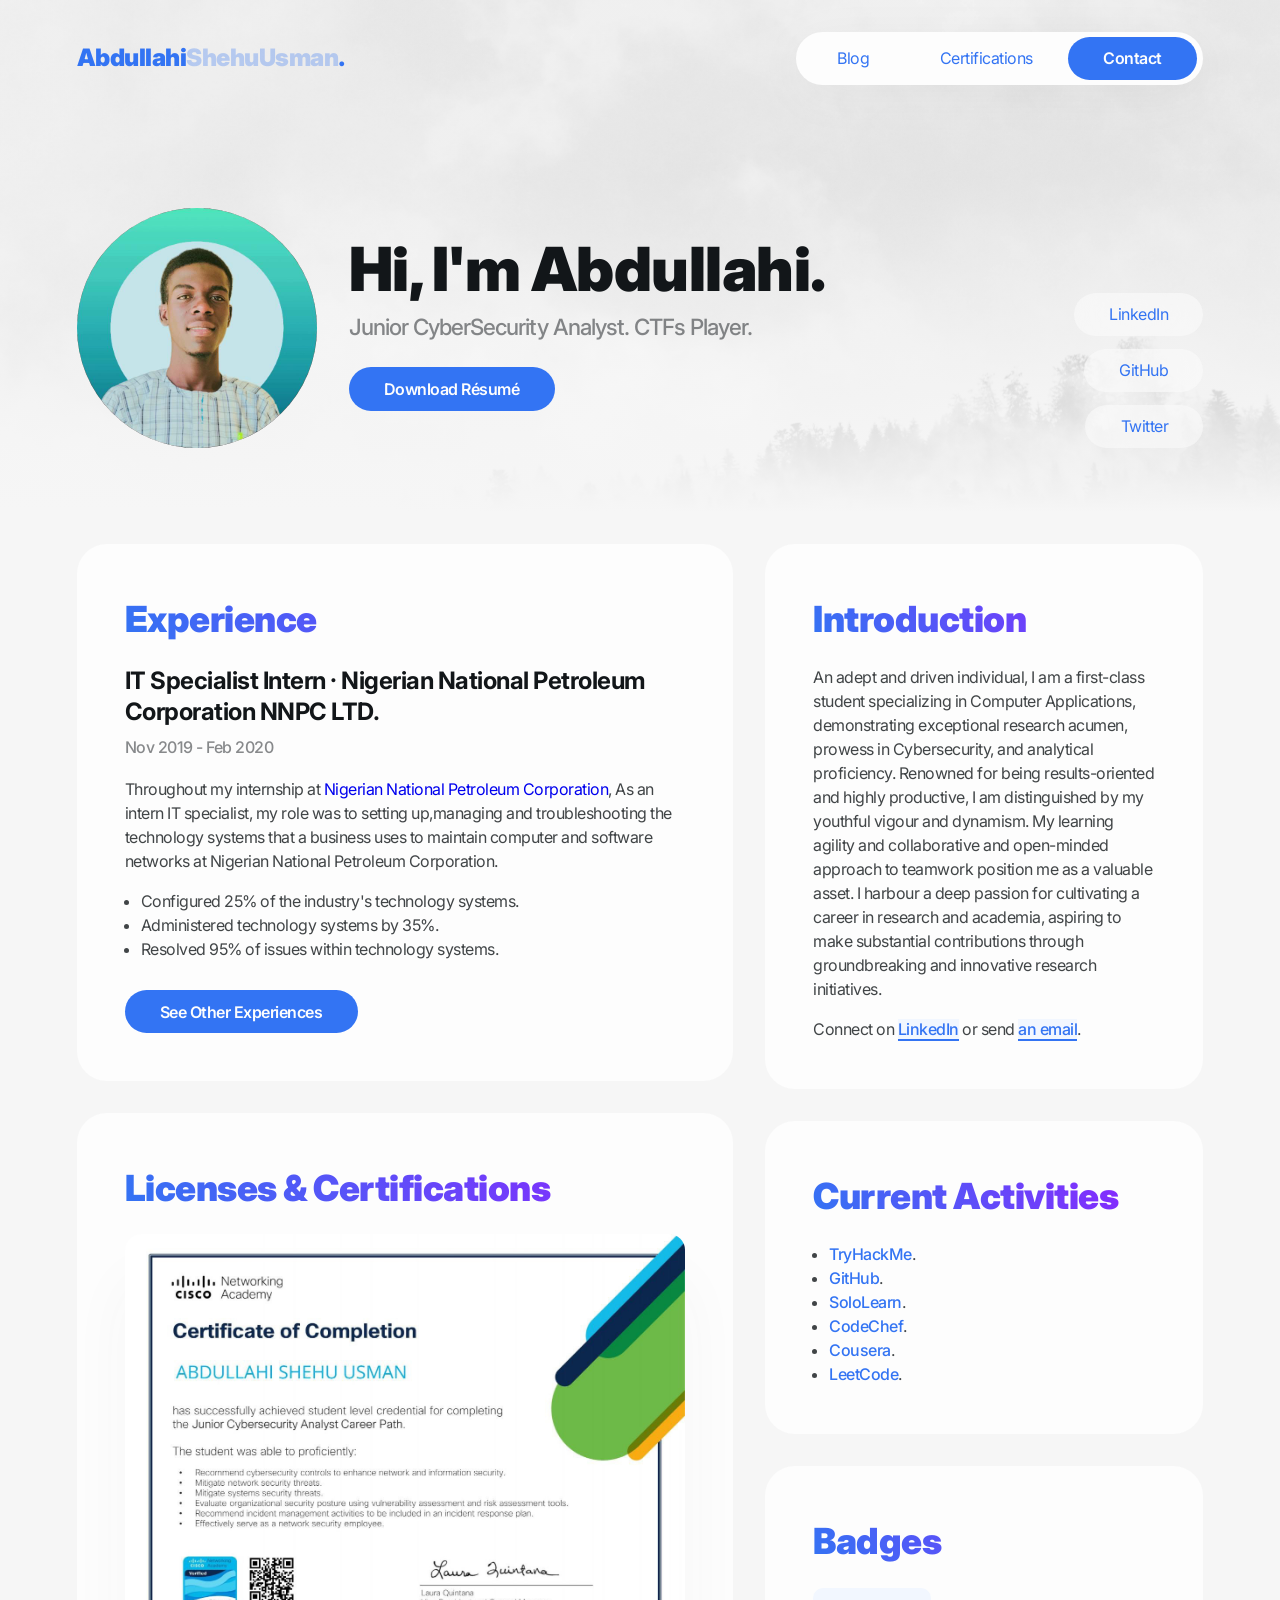
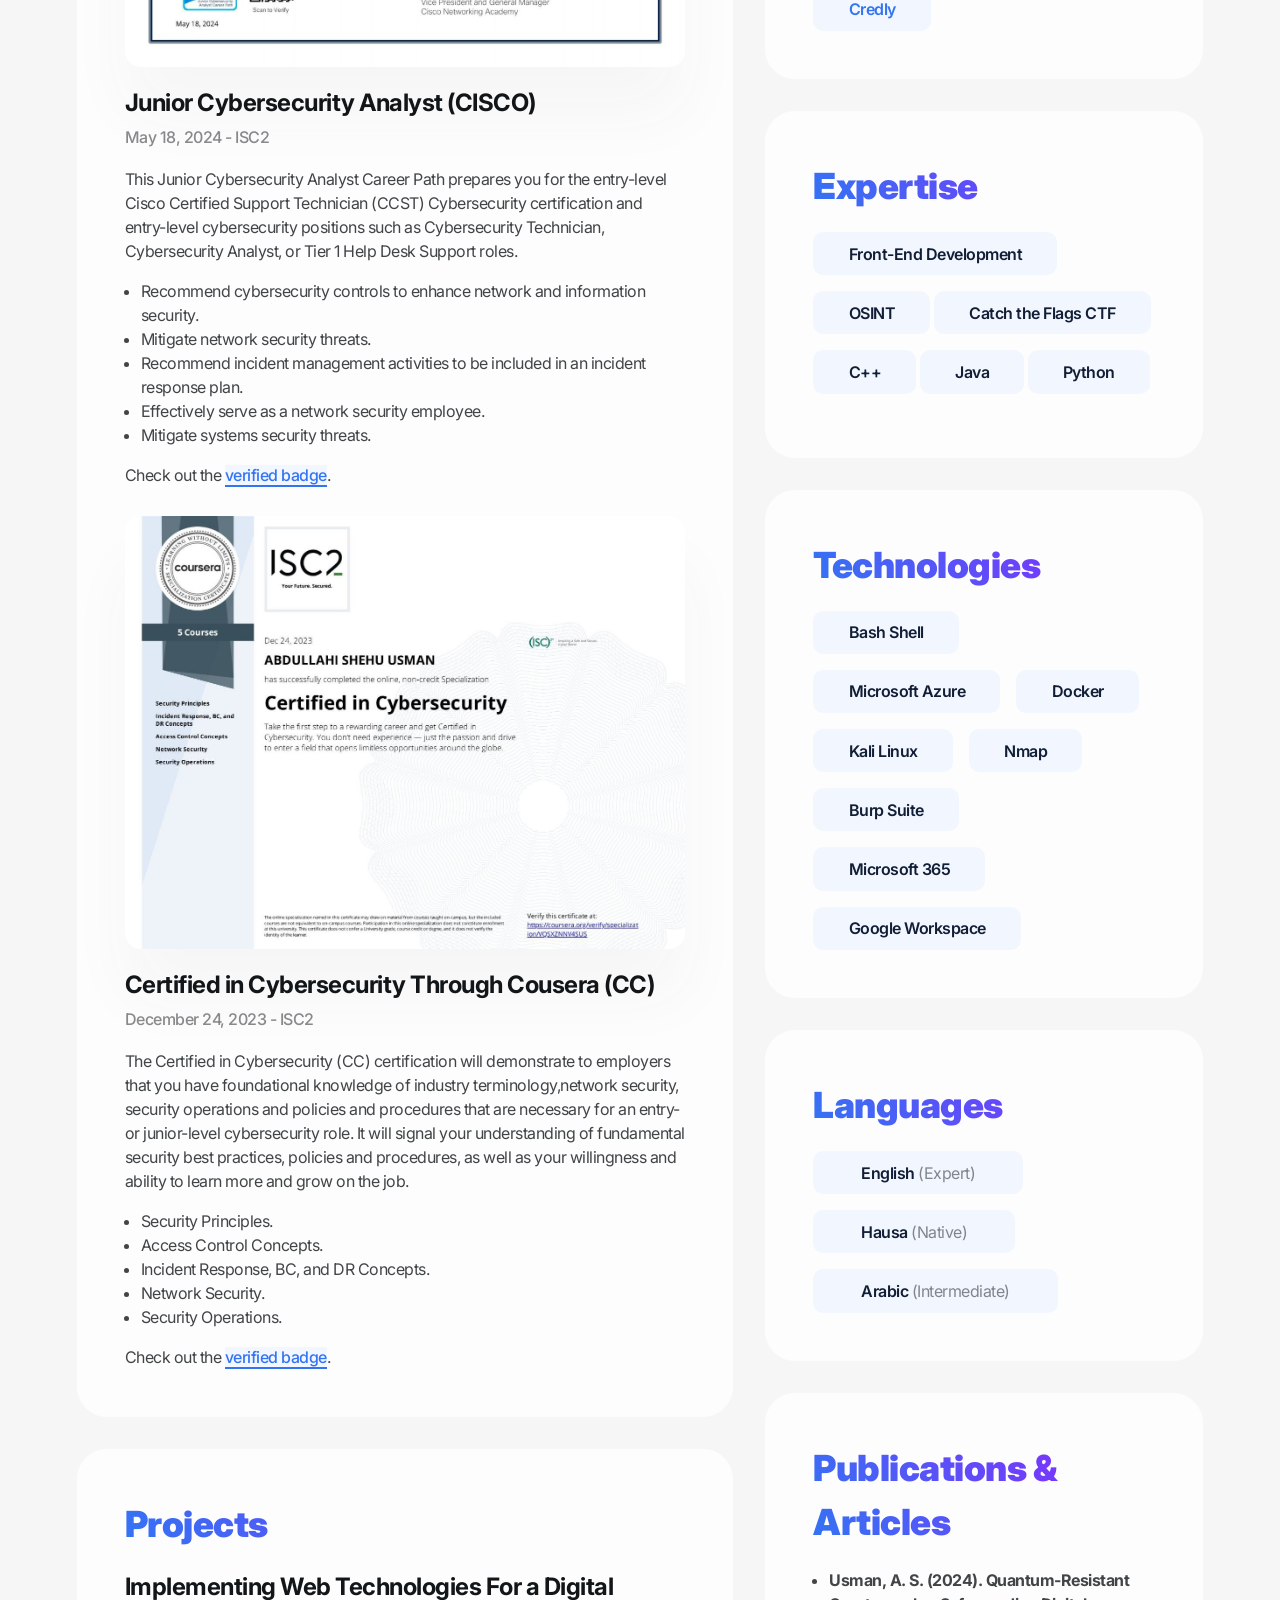
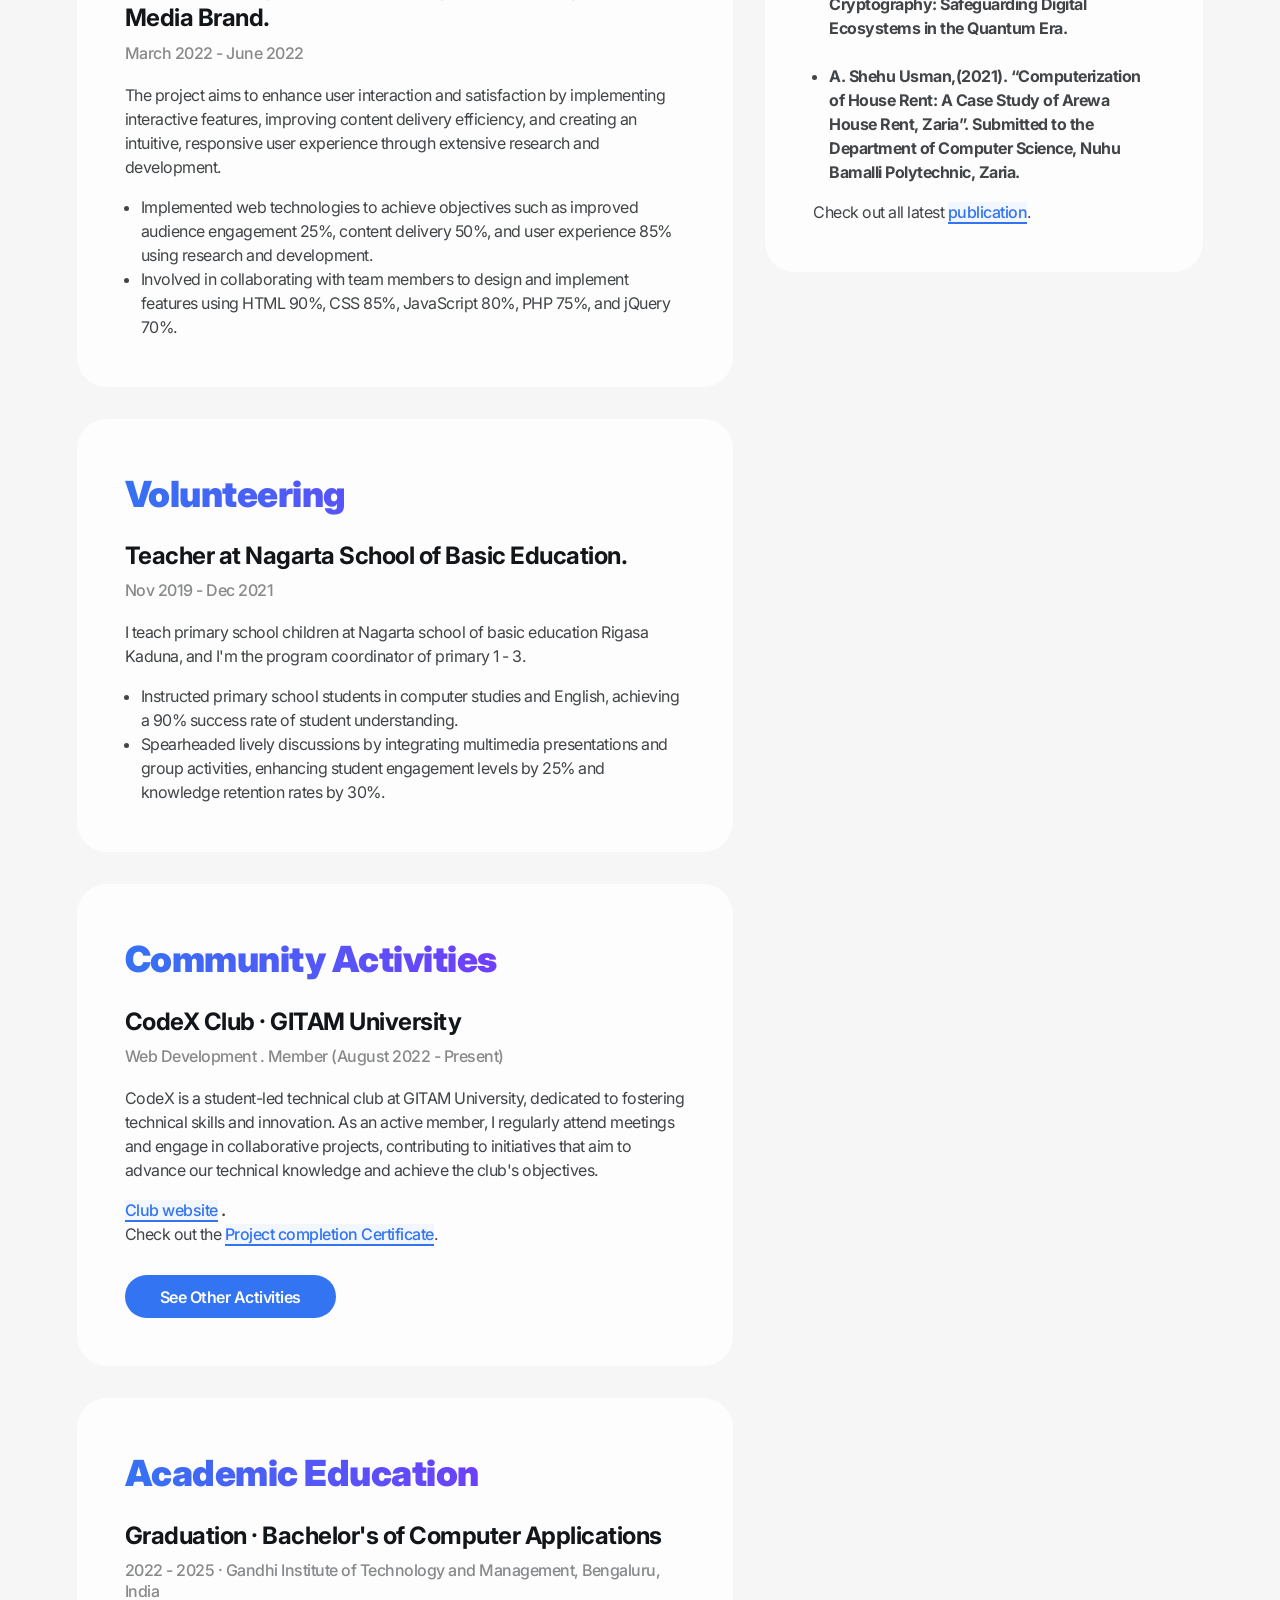
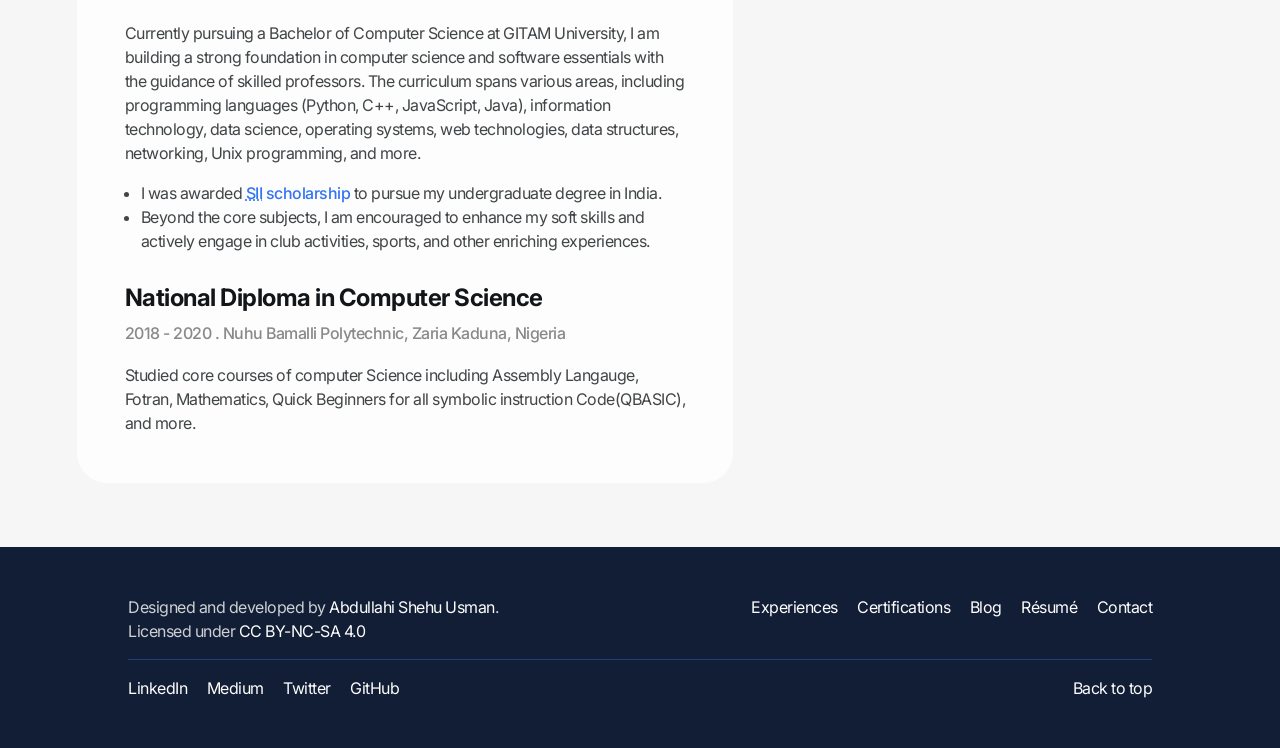
==== index.html @ cfcbf12c "Update index.html" ====
<!DOCTYPE html>
<html lang="en">
<head>
    <title>Abdullahi Shehu Usman | Portfolio</title>
    
    <!-- Global site tag (gtag.js) - Google Analytics -->
    <script async src="https://www.googletagmanager.com/gtag/js?id=G-72B41FDQNJ"></script>
    <script>
    window.dataLayer = window.dataLayer || [];
    function gtag(){dataLayer.push(arguments);}
    gtag('js', new Date());

    gtag('config', 'G-72B41FDQNJ');
    </script>


    <!-- meta tags -->
    <meta name="viewport" content="width=device-width, initial-scale=1.0">
    <meta charset="UTF-8">
    <meta http-equiv="Content-Type" content="text/html; charset=utf-8">
    <meta http-equiv="X-UA-Compatible" content="IE=edge">
    <meta name="title" content="Portfolio - Abdullahi Shehu Usman">
    <meta name="description" content="Abdullahi is passionate and dedicated to upholding the data privacy right by 
    protecting people and organisations. He enjoys researching and working with cybersecurity tools to contribute to 
    strengthening the security posture of an organisation and the people it serves.">
    <meta name="keywords" content="portfolio, Abdullahi , portfolio website, resume, python programming, web development, 
    cybersecurity, network security, information security, red teamer, ethical hacking, technology, security analyst, 
    SOC analyst, security operations centre analyst, blog">
    <meta name="robots" content="index, follow">
    <meta name="language" content="English">
    <meta name="revisit-after" content="3 days">
    <meta name="author" content="Abdullahi Shehu Usman">
    <meta name="distribution" content="global">
    <meta name="rating" content="general">
    <meta name="theme-color" content="#3374F3">

    <!-- favicon -->
    <link rel="icon" type="image/x-icon" href="favicon.ico">
    <meta name="msapplication-TileColor" content="#3374F3"> 
    <meta name="msapplication-TileImage" content="favicon.ico">

    <!-- Open Graph tags -->
    <meta property="og:title" content="Abdullahi Shehu Usman - Portfolio">
    <meta property="og:description" content="Usman is deeply committed to defending the right to data privacy by safeguarding
     individuals and groups. He takes pleasure in investigating and collaborating with security software to aid in 
     enhancing the protective measures of an organization and the individuals it supports.">
	<!--meta property="og:image" content="https://www.shehuusman.me/images/Junior_Cybersecurity_Analyst_CTFs_Player.png"-->
	<meta property="og:image:type" content="image/png">
	<meta property="og:image:width" content="1280">
	<meta property="og:image:height" content="854">
    <meta property="og:url" content="https://www.shehuusman.me/">

    <!-- stylesheets -->
    <link rel="stylesheet" href="styles/main.css">

</head>

<body>
    <section class="hero">
        <header>
            <div class="logo_container">
                <b>Abdullahi</b>
                <span>S</span>
                <span>h</span>
                <span>e</span>
                <span>h</span>
                <span>u</span>
                <span>U</span>
                <span>s</span>
                <span>m</span>
                <span>a</span>
                <span>n</span>
                <b>.</b>
            </div>
               
            <nav class="header_nav">
                <a href="https://medium.com/@shehuusman139" target="_blank" class="each_header_nav_link">Blog</a>
                <a href="javascript:void()" onclick="openComingSoonModal()">Certifications</a>
                <a href="mailto:shehuusman139@gmail.com" class="each_header_nav_link active">Contact</a> 
            </nav>
            <span class="mobile_nav_btn" onclick="openMobileNav()">
                <svg width="18" height="10" viewBox="0 0 18 10" fill="none" xmlns="http://www.w3.org/2000/svg">
                    <path d="M1 1H17M1 9H17" stroke="#3374F3" stroke-width="2" stroke-linecap="round" stroke-linejoin="round"/>
                </svg>
            </span>
        </header>

        <div class="quick_intro">
            <picture>
                <source media="(max-width:768px)" srcset="./images/min/photo_2023-07-11_00-19-52.jpg">
                <img src="./images/photo_2023-07-11_00-19-52.jpg" alt="Usman's self portrait">
            </picture>

            <div class="quick_intro_text_group">
                <h1>Hi, I'm Abdullahi.</h1>
                <ul>
                    <li>Junior CyberSecurity Analyst. CTFs Player.</li>
                </ul>
                <a href="./assets/Abdullahi_Shehu_Usman_Resume..pdf" download="Abdullahi_Shehu_Usman_Résumé">Download Résumé</a>
            </div>
        </div>

        <div class="landing_quick_links">
            <a href="https://www.linkedin.com/in/shehuusman/" target="_blank">LinkedIn</a>
            <a href="https://github.com/sonmalan" target="_blank">GitHub</a>
            <a href="https://twitter.com/Abdulla17594751" target="_blank">Twitter</a>
        </div>
    </section>

    <aside class="modal_overlay" id="mobile_nav_overlay">
        <div class="mobile_nav_wrapper">
            <span class="mobile_nav_close_btn" onclick="closeMobileNav()">
                <img src="./icons/cross.svg" alt="x">
            </span>
            
            <nav>
                <a href="https://medium.com/@shehuusman139" target="_blank" onclick="closeMobileNav()">Blog</a>
                <a href="javascript:void()" onclick="closeMobileNav(); openComingSoonModal()">Certifications</a>
                <a href="mailto:shehuusman139@gmail.com" onclick="closeMobileNav()">Contact</a> 
                <a href="https://www.linkedin.com/in/shehuusman/" target="_blank" onclick="closeMobileNav()">LinkedIn</a>
                <a href="https://github.com/sonmalan" target="_blank" onclick="closeMobileNav()">GitHub</a>
                <a href="https://twitter.com/Abdulla17594751" target="_blank" onclick="closeMobileNav()">Twitter</a>
            </nav>
        </div>
    </aside>

    <section class="resume_container">
        <main>
            <div class="categories experiences" id="experiences">
                <h1 class="category_title">Experience</h1>
                <div class="experience_wrap">
                    <!-- <img src="" alt="" class="category_image" loading="lazy"> -->
                    <h2 class="category_subtitle">IT Specialist Intern · Nigerian National Petroleum Corporation NNPC LTD.</h2>
                    <p class="category_meta">Nov 2019 - Feb 2020</p>

                    <div class="category_info">
                        Throughout my internship at <a href="https://nnpcgroup.com/" target="_blank">Nigerian National Petroleum Corporation</a>, 
                        As an intern IT specialist, my role was to setting up,managing and troubleshooting the technology systems 
                        that a business uses to maintain computer and software networks at Nigerian National Petroleum Corporation.
                        <ul>
                            <li>Configured 25% of the industry's technology systems.</li>
                            <li>Administered technology systems by 35%.</li>
                            <li>Resolved 95% of issues within technology systems.</li>
                        </ul>
                    </div>
                    <!-- <p class="category_link">
                        Visit the <a href="" target="_blank">official website</a>.
                    </p> -->
                </div>

                <a href="javascript:void()" onclick="openExperiencesModal()" class="category_extra_btn">See Other Experiences</a>
            </div>

            <div class="categories certifications" id="certifications">
                <h1 class="category_title">Licenses & Certifications</h1>
                <div class="experience_wrap">
                    <picture>
                        <source media="(max-width:768px)" srcset="./images/min/photo_2024-05-29_17-06-11.jpg">
                        <img src="./images/photo_2024-05-29_17-06-11.jpg" alt="Junior Cybersecurity Analyst CISCO" class="category_image" loading="lazy">
                    </picture>
                    <h2 class="category_subtitle">Junior Cybersecurity Analyst (CISCO)</h2>
                    <p class="category_meta">May 18, 2024 - <a href="https://www.isc2.org/Certifications/CC" target="_blank">ISC2</a></p>

                    <div class="category_info">
                        This Junior Cybersecurity Analyst Career Path prepares you for the entry-level Cisco Certified Support
                        Technician (CCST) Cybersecurity certification and entry-level cybersecurity positions such as Cybersecurity 
                        Technician, Cybersecurity Analyst, or Tier 1 Help Desk Support roles. 
                        <ul>
                            <li>Recommend cybersecurity controls to enhance network and information security.</li>
                            <li>Mitigate network security threats.</li>
                            <li>Recommend incident management activities to be included in an incident response plan.</li>
                            <li>Effectively serve as a network security employee.</li>
                            <li>Mitigate systems security threats.</li>
                        </ul>
                    </div>
                    <p class="category_link">
                        Check out the <a href="https://www.credly.com/badges/28364e88-9bbb-481e-900a-f0365d4712fc/public_url" target="_blank">verified badge</a>.
                    </p>
                </div>
                
                <div class="experience_wrap">
                    <picture>
                        <source media="(max-width:768px)" srcset="./images/min/photo_2024-05-29_17-05-41.jpg">
                        <img src="./images/photo_2024-05-29_17-05-41.jpg" alt="Certified in Cybersecurity (CC)" class="category_image" loading="lazy">
                    </picture>
                    <h2 class="category_subtitle">Certified in Cybersecurity Through Cousera (CC)</h2>
                    <p class="category_meta">December 24, 2023 - <a href="https://www.coursera.org/account/accomplishments/specialization/VQSXZNNV4SUS">ISC2</a></p>

                    <div class="category_info">
                        The Certified in Cybersecurity (CC) certification will demonstrate to employers that you have 
                        foundational knowledge of industry terminology,network security, security operations and policies 
                        and procedures that are necessary for an entry- or junior-level cybersecurity role. It will signal 
                        your understanding of fundamental security best practices, policies and procedures, as well as your
                         willingness and ability to learn more and grow on the job.
                        <ul>
                            <li>Security Principles.</li>
                            <li>Access Control Concepts.</li>
                            <li>Incident Response, BC, and DR Concepts.</li>
                            <li>Network Security.</li>
                            <li>Security Operations.</li>
                        </ul>
                    </div>
                    <p class="category_link">
                        Check out the <a href="https://www.coursera.org/account/accomplishments/specialization/VQSXZNNV4SUS" target="_blank">verified badge</a>.
                    </p>
                </div>

                <!-- <a href="index.html" class="category_extra_btn">See All Certifications</a> -->
            </div>

            <div class="categories projects" id="projects">
                <h1 class="category_title">Projects</h1>
                <div class="experience_wrap">
                    <!-- <img src="" alt="" class="category_image" loading="lazy"> -->
                    <h2 class="category_subtitle">Implementing Web Technologies For a Digital Media Brand.</h2>
                    <p class="category_meta">March 2022 - June 2022</p>

                    <div class="category_info">
                        The project aims to enhance user interaction and satisfaction by implementing interactive features, 
                        improving content delivery efficiency, and creating an intuitive, responsive user experience 
                        through extensive research and development.
                        <ul>
                            <li>Implemented web technologies to achieve objectives such as improved audience engagement 25%, content delivery 50%, and user experience 85% using research and development.</li>
                            <li>Involved in collaborating with team members to design and implement features using HTML 90%, CSS 85%, JavaScript 80%, PHP 75%, and jQuery 70%.</li>
                        </ul>
                    </div>
                    <!-- <p class="category_link">
                        Visit the <a href="" target="_blank">official website</a>.
                    </p> -->
                </div>

                <!-- <a href="javascript:void()" onclick="openExperiencesModal()" class="category_extra_btn">See All Projects</a> -->
            </div>

            <div class="categories volunteering">
                <h1 class="category_title">Volunteering</h1>
                <div class="volunteering_wrap">
                    <!-- <picture>
                        <source media="(max-width:768px)" srcset="./images/min/exam_dev_badge.png">
                        <img src="./images/exam_dev_badge.png" alt="ISC2 Exam Developer Badge" class="category_image" loading="lazy">
                    </picture> -->
                    <h2 class="category_subtitle">Teacher at Nagarta School of Basic Education.</h2>
                    <p class="category_meta">Nov 2019 - Dec 2021</p>

                    <div class="category_info">
                        I teach primary school children at Nagarta school of basic education Rigasa Kaduna, 
                        and I'm the program coordinator of primary 1 - 3.
                        <ul>
                            <li>Instructed primary school students in computer studies and English, achieving a 90% success rate of student understanding.</li>
                            <li>Spearheaded lively discussions by integrating multimedia presentations and group activities, enhancing student engagement levels by 25% and knowledge retention rates by 30%.</li>
                        </ul>
                        <!-- <p class="category_link">
                            Check the <a href="https://www.credly.com/badges/d373be8e-3703-4047-b35c-0d9684c68a5a/public_url" target="_blank">verified badge</a>.
                        </p> -->
                    </div>
                </div>
            </div>

            <div class="categories extracurricular">
                <h1 class="category_title">Community Activities</h1>
                <div class="extracurricular_wrap">
                    <!-- <img src="" alt="" class="category_image"> -->
                    <h2 class="category_subtitle">CodeX Club · GITAM University</h2>
                    <p class="category_meta">Web Development . Member (August 2022 - Present)</p>

                    <div class="category_info">
                        
                        CodeX is a student-led technical club at GITAM University, dedicated to fostering technical 
                        skills and innovation. As an active member, I regularly attend meetings and engage in collaborative 
                        projects, contributing to initiatives that aim to advance our technical knowledge and achieve the 
                        club's objectives.
                        <!-- <ul>
                            <li>Supervised multiple projects as the project manager.</li>
                            <li>Facilitate technical skill development and cybersecurity education for GITAM University students.</li>
                            <li>Conduct workshops, bootcamps, events, and development sessions to enhance technical expertise.</li>
                        </ul> -->
                    </div>
                    <p class="category_link">
                        <a href="https://linktr.ee/CodeXGitam" target="_blank">Club website</a> <b>.</b><br>
                        Check out the <a href="https://www.linkedin.com/posts/shehuusman_gitam-activity-7063880542269698049-R3OX?utm_source=share&utm_medium=member_desktop" target="_blank">Project completion Certificate</a>.
                    </p>
                </div>

                <a href="javascript:void()" onclick="openCommunityModal()" class="category_extra_btn">See Other Activities</a>
            </div>

            <div class="categories education">
                <h1 class="category_title">Academic Education</h1>
                <div class="education_wrap">
                    <h2 class="category_subtitle">Graduation · Bachelor's of Computer Applications</h2>
                    <p class="category_meta">
                        2022 - 2025  ·  <a href="https://www.gitam.edu" target="_blank">Gandhi Institute of Technology and Management</a>, Bengaluru, India
                    </p>

                    <div class="category_info">
                        Currently pursuing a Bachelor of Computer Science at GITAM University, I am building a strong foundation in 
                        computer science and software essentials with the guidance of skilled professors. The curriculum spans various
                         areas, including programming languages (Python, C++, JavaScript, Java), information technology, 
                         data science, operating systems, web technologies, data structures, networking, Unix programming, and more.
                        <ul>
                            <li>I was awarded
                                <a href="https://www.studyinindia.gov.in" target="_blank">
                                    <abbr title="Study In India">SII</abbr> scholarship
                                </a>to pursue my undergraduate degree in India.</li>
                            <li>Beyond the core subjects, I am encouraged to enhance my soft skills and actively engage in club activities, sports, and other enriching experiences.</li>
                        </ul>
                    </div>
                    <!-- <p class="category_link">
                        See my current <a href="" target="_blank">academic grades</a>.
                    </p> -->
                </div>

                <div class="education_wrap">
                    <h2 class="category_subtitle">National Diploma in Computer Science</h2>
                    <p class="category_meta">
                        2018 - 2020 . <a href="https://nubapoly.edu.ng/" target="_blank">Nuhu Bamalli Polytechnic</a>, Zaria Kaduna, Nigeria
                    </p>

                    <div class="category_info">
                        Studied core courses of computer Science including Assembly Langauge, 
                        Fotran, Mathematics, Quick Beginners for all symbolic instruction Code(QBASIC), and more.
                    </div>
                </div>
            </div>

        </main>
        
        <aside>
            <div class="categories short_introduction">
                <h1 class="category_title">Introduction</h1>
                <div class="category_info">
                    An adept and driven individual, I am a first-class student specializing in Computer Applications, 
                    demonstrating exceptional research acumen, prowess in Cybersecurity, and analytical proficiency. 
                    Renowned for being results-oriented and highly productive, I am distinguished by my youthful vigour and 
                    dynamism. My learning agility and collaborative and open-minded approach to teamwork position me as a 
                    valuable asset. I harbour a deep passion for cultivating a career in research and academia, aspiring to 
                    make substantial contributions through groundbreaking and innovative research initiatives.
                </div>
                <p class="category_link">
                    Connect on <a href="https://www.linkedin.com/in/shehuusman/" target="_blank">LinkedIn</a> or send <a href="mailto:shehuusman139@gmail.com">an email</a>.
                </p>
            </div>

            <div class="categories short_introduction">
                <h1 class="category_title">Current Activities</h1>
                <div class="category_info">
                    <ul>
                        <li><a href="https://tryhackme.com/dashboard" target="_blank">TryHackMe</a>.</li>
                        <li><a href="https://github.com/sonmalan" target="_blank">GitHub</a>.</li>
                        <li><a href="https://www.sololearn.com/en/profile/20191646" target="_blank">SoloLearn</a>.</li>
                        <li><a href="https://www.codechef.com/users/shehuusman139" target="_blank">CodeChef</a>.</li>
                        <li><a href="https://www.coursera.org/user/7b3a6a374118fc586d8357a7b2b30a1f" target="_blank">Cousera</a>.</li>
                        <li><a href="https://leetcode.com/u/Sonmalan/" target="_blank">LeetCode</a>.</li>
                    </ul>
                </div>
            </div>

            <div class="categories badge_links">
                <h1 class="category_title">Badges</h1>
                <a href="https://www.credly.com/earner/earned" target="_blank">Credly</a>
                <!-- <a href="https://learn.microsoft.com/en-us/users/hellotushaar/achievements" target="_blank">Microsoft Learn</a> -->
            </div>

            <div class="categories expertise">
                <h1 class="category_title">Expertise</h1>
                <span>Front-End Development</span>
                <span>OSINT</span>
                <span>Catch the Flags CTF</span>
                <span>C++</span>
                <span>Java</span>
                <span>Python</span>
            </div>

            <div class="categories technologies">
                <h1 class="category_title">Technologies</h1>
                <!-- <span>Python</span> -->
                <!-- <span>PowerShell</span> -->
                <span>Bash Shell</span>
                <span>Microsoft Azure</span>
                <!-- <span>Amazon Web Services (AWS)</span> -->
                <!-- <span>Azure Active Directory</span> -->
                <span>Docker</span>
                <span>Kali Linux</span>
                <!-- <span>Redhat Enterprise Linux</span> -->
                <span>Nmap</span>
                <span>Burp Suite</span>
                <!-- <span>Tcpdump</span> -->
                <!-- <span>PowerBI</span> -->
                <span>Microsoft 365</span>
                <span>Google Workspace</span>
            </div>

            <div class="categories languages">
                <h1 class="category_title">Languages</h1>
                <strong>
                    English <span>(Expert)</span>
                </strong>
                <strong>
                    Hausa <span>(Native)</span>
                </strong>
                <strong>
                    Arabic <span>(Intermediate)</span>
                </strong>
            </div>

            <div class="categories latest_blog">
                <h1 class="category_title">Publications & Articles</h1>
                <div class="category_info">
                    <ul>
                        <li><strong>Usman, A. S. (2024). Quantum-Resistant Cryptography: Safeguarding Digital 
                        Ecosystems in the Quantum Era.</strong></li><br>
			<li><strong>A. Shehu Usman,(2021). “Computerization of House Rent: A Case Study of 
			Arewa House Rent, Zaria”. Submitted to the Department of Computer Science, Nuhu Bamalli Polytechnic, Zaria.</strong></li>
                        <!-- <li>
                            <a href="https://medium.com/@hellotushaar/unlocking-scalability-and-agility-with-aws-containers-45c6b82895c6" target="_blank">Unleashing Scalability and Agility with AWS Containers.</a>
                        </li>
                        <li>
                            <a href="https://medium.com/@hellotushaar/strengthening-your-cloud-infrastructure-aws-security-services-661868327a34" target="_blank">Hardening Your Cloud Infrastructure: AWS Security Services.</a>
                        </li>
                        <li>
                            <a href="https://hellotushaar.medium.com/introduction-to-isc-%C2%B2-certified-in-cybersecurity-cc-certification-and-how-i-became-certified-467d7b9e1014" target="_blank">All about the (ISC)² Certified in Cybersecurity (CC) certification and how I became certified.</a>
                        </li> -->
                    </ul>
                </div>
                <p class="category_link">
                    Check out all latest <a href="https://www.researchgate.net/profile/Abdullahi-Shehu-Usman-2" target="_blank"> publication</a>.
                </p>
            </div>
        </aside>
    </section>
    
    <footer>
        <div class="footer_top">
            <div class="footer_top_left">
                <p>
                    Designed and developed by <a href="https://www.linkedin.com/in/shehuusman/" target="_blank">Abdullahi Shehu Usman</a>.<br>
                    Licensed under <a rel="license" href="http://creativecommons.org/licenses/by-nc-sa/4.0/" target="_blank">CC BY-NC-SA 4.0</a>
                </p>
            </div>
            <nav class="footer_top_right">
                <a href="javascript:void()" onclick="document.getElementById('experiences').scrollIntoView({behavior: 'smooth'});">Experiences</a>
                <a href="javascript:void()" onclick="document.getElementById('certifications').scrollIntoView({behavior: 'smooth'});">Certifications</a>
                <a href="https://medium.com/@shehuusman139" target="_blank">Blog</a>
                <a href="./assets/Abdullahi_Shehu_Usman_Resume.pdf" download="Résumé" title="Download PDF, 103 KB">Résumé</a>
                <a href="mailto:shehuusman139@gmail.com">Contact</a>
            </nav>
        </div>

        <div class="footer_bottom">
            <nav class="footer_bottom_left">
                <a href="https://www.linkedin.com/in/shehuusman/" target="_blank">LinkedIn</a>
                <a href="https://medium.com/@shehuusman139" target="_blank">Medium</a>
                <a href="https://twitter.com/Abdulla17594751" target="_blank">Twitter</a>
                <a href="https://github.com/sonmalan" target="_blank">GitHub</a>
            </nav>
            <div class="footer_bottom_right">
                <a href="javascript:void()" onclick="window.scrollTo({'top':0, 'behavior':'smooth'})">Back to top</a>
            </div>
        </div>
    </footer>

    <div class="modal_overlay" id="comingsoon_modal_overlay">
        <div id="coming_soon_modal">
            <div class="coming_soon_contents">
                <h1 class="category_title">Coming up soon!</h1>
                <p class="category_meta">This webpage is under development.</p>
                <span onclick="closeComingSoonModal()">Back to home</span>
            </div>
        </div>
    </div>

    <div id="experiences_modal_overlay" class="modal_overlay">
        <div id="experiences_modal">
            <div class="experiences_modal_contents">
                <div class="modal_title">
                    <h1 class="category_title">Experiences</h1>
                    <span onclick="closeExperiencesModal()">
                        <img src="./icons/cross.svg" alt="cross icon" loading="lazy">
                    </span>
                </div>

                <div class="categories experiences">
                    <div class="experiences_wrap">
                        <!-- <img src="" alt="" class="category_image"> -->
                        <h2 class="category_subtitle">Cyber Security Management Job Simulation on 
                            Forage Virtual Internship ANZ Australia
                        </h2>
                        <p class="category_meta">Feb 2024 - April 2024</p>

                        <div class="category_info">
                            During my recent virtual cybersecurity internship with
                             <a href="https://www.theforage.com/simulations/anz/cybersecurity-management-szf9" target="_blank">
                                ANZ Australia</a>:
                            <ul>
                                <li>Completed a simulation focussed on identifying cybersecurity threats at ANZ Australia.</li>
                                <li>Investigated and flagged suspicious items in emails through rigorous analysis, leading to a
                                 30% reduction in phishing incidents and enhancing company-wide email security.</li>
                                <li>Analyzed over 500 emails monthly to identify and report suspicious items, increasing
                                internal security measures and preventing potential data breaches by 25%.</li>
                                <li>Analysed a Packet Capture file using an open-source tool to identify and 
                                investigate any potential threats.</li>
                            </ul>
                        </div>
                        <p class="category_link">
                            Check out the <a href="https://www.theforage.com/simulations/anz/cybersecurity-management-szf9" target="_blank">Certificate</a>.
                        </p>
                    </div>
                </div>

                

                <div class="close_modal_btn_wrap">
                    <span class="close_modal_btn" onclick="closeExperiencesModal()">Back to home</span>
                </div>
            </div>
        </div>
    </div>

    <div id="community_modal_overlay" class="modal_overlay">
        <div id="community_modal">
            <div class="community_modal_contents">
                <div class="modal_title">
                    <h1 class="category_title">Community Activities</h1>
                    <span onclick="closeCommunityModal()">
                        <img src="./icons/cross.svg" alt="cross icon" loading="lazy">
                    </span>
                </div>

                <div class="categories extracurricular one">
                    <div class="extracurricular_wrap">
                        <!-- <img src="" alt="" class="category_image"> -->
                        <h2 class="category_subtitle">CySec Club · GITAM University</h2>
                        <p class="category_meta">Member (June 2023 - Present)</p>

                        <div class="category_info">
                            As a dedicated member of the Cyber Security Club at GITAM University, I actively participate in Capture 
                            The Flag (CTF) challenges, focusing on cryptography, web exploitation, and network security. I collaborate 
                            with team members to develop strategies for complex problems, regularly practice on platforms like Hack The Box and
                            TryHackMe, and document solutions to foster knowledge sharing. Additionally, I used Wireshark and Metasploit to conduct
                             thorough penetration testing and vulnerability assessments.
                            <ul>
                                <li>Actively participate in Capture The Flag (CTF) challenges, focusing on areas such as cryptography, web exploitation, reverse engineering, and network security.</li>
                                <li>Collaborate with team members to develop and implement strategies for solving complex cybersecurity problems, ensuring effective communication and task delegation.</li>
                                <li>Regularly engage in practice sessions on platforms like Hack The Box, TryHackMe, and OverTheWire to enhance technical skills and stay updated with the latest cybersecurity trends.</li>
                                <li>Document solutions and create detailed write-ups for successful challenges to facilitate knowledge sharing and continuous learning within the team.</li>
                                <li>Organize and participate in workshops, guest lectures, and meetups to broaden cybersecurity knowledge and network with industry professionals.</li>
                                <li>Utilize a variety of tools including Wireshark, nmap, Burp Suite, Metasploit to conduct thorough penetration testing and vulnerability assessments.</li>
                            </ul>
                        </div>
                        <p class="category_link">
                            Check out the <a href="https://cysec.gitam.edu/" target="_blank">website</a>.
                        </p>
                    </div>
                </div>

                <div class="close_modal_btn_wrap">
                    <span class="close_modal_btn" onclick="closeCommunityModal()">Back to home</span>
                </div>
            </div>
        </div>
    </div>


    <!-- scripts -->
    <script src="./scripts/main.js"></script>

</body>
</html>
---- styles/main.css ----
@import url(https://fonts.googleapis.com/css2?family=Inter:wght@300;400;500;600;700;800;900&display=swap);

::after,
::before {
    box-sizing: border-box
}

html,
html:focus-within {
    scroll-behavior: smooth
}

body {
    margin: 0;
    padding: 0;
    text-rendering: optimizeSpeed;
    font-size-adjust: none;
    box-sizing: border-box
}

h1,
h2,
h3,
h4,
p,
ul {
    margin: 0;
    padding: 0
}

img,
picture {
    max-width: 100%;
    display: block
}

a {
    text-decoration: none;
    transition: all .2s ease-in-out
}

@media (prefers-reduced-motion:reduce) {
    html:focus-within {
        scroll-behavior: auto
    }

    *,
    ::after,
    ::before {
        -webkit-animation-duration: 0s !important;
        animation-duration: 0s !important;
        -webkit-animation-iteration-count: 1 !important;
        animation-iteration-count: 1 !important;
        transition-duration: 0s !important;
        scroll-behavior: auto !important
    }
}

body {
    position: relative;
    font-family: Inter, "Segoe UI", sans-serif;
    font-size: 100%;
    font-weight: 400;
    line-height: 1.5;
    letter-spacing: -.5px;
    background: #f6f6f6;
    color: #121619
}

.category_title {
    font-weight: 900;
    font-size: 2.25rem;
    color: rgba(18, 22, 25, .5);
    margin-bottom: 1.2rem;
    background: linear-gradient(60deg, #3374f3 0, #9021ff 100%);
    -webkit-background-clip: text;
    background-clip: text;
    -webkit-text-fill-color: transparent;
    transition: all .3s ease-in-out
}

.category_image {
    box-shadow: 0 3rem 4rem #f6f6f6;
    border-radius: 1rem;
    margin-bottom: 1.2rem
}

.category_subtitle {
    font-size: 1.5rem;
    font-weight: 700;
    line-height: 1.3
}

.category_meta {
    font-size: 1rem;
    font-weight: 500;
    line-height: 1.3;
    color: rgba(18, 22, 25, .5);
    margin: .6rem 0 1.2rem 0
}

.category_meta a {
    color: rgba(18, 22, 25, .5)
}

.category_meta a:hover {
    color: #3374f3
}

.category_info,
.category_link {
    color: rgba(18, 22, 25, .8)
}

.category_info ul,
.category_link ul {
    margin: 1rem 0 0 1rem
}

.category_info ul a,
.category_link ul a {
    font-weight: 500;
    color: #3374f3
}

.category_link {
    margin-top: 1rem
}

.category_link a {
    position: relative;
    color: #3374f3;
    background: #f2f7ff;
    font-weight: 500
}

.category_link a::after {
    content: "";
    position: absolute;
    top: 100%;
    right: 0;
    width: 100%;
    height: 1.8px;
    background: #3374f3;
    transition: all .3s ease-in-out
}

.category_link a:hover::after {
    width: 0
}

.category_extra_btn {
    display: inline-block;
    font-size: 1rem;
    padding: .6rem 2.2rem;
    background: #f2f7ff;
    color: #3374f3;
    font-weight: 600;
    border-radius: 10px;
    transition: all .3s ease-in-out;
    border-radius: 30px;
    background: #3374f3;
    color: #fdfdfd;
    margin-top: 1.8rem
}

@media (max-width:1024px) {
    .category_extra_btn {
        padding: .5rem 2rem
    }
}

.hero {
    position: relative;
    padding: 2rem 10%;
    height: 28rem;
    background: #f6f6f6;
    background: url(../images/hero_bg.jpg) no-repeat fixed right center;
    background-size: cover;
    z-index: 0
}

.hero::after {
    content: "";
    position: absolute;
    width: 100%;
    height: 100%;
    top: 0;
    left: 0;
    background: linear-gradient(180deg, rgba(246, 246, 246, .6) 34.38%, #f6f6f6 100%);
    z-index: -1
}

@media (max-width:1280px) {
    .hero {
        padding: 2rem 6%
    }
}

@media (max-width:1024px) {
    .hero {
        padding: 2rem 2rem;
        height: 24rem
    }
}

@media (max-width:768px) {
    .hero {
        height: 30rem
    }
}

header {
    display: flex;
    align-items: center;
    justify-content: space-between
}

.logo_container {
    cursor: default;
    font-size: 0
}

.logo_container:hover span {
    color: #3374f3
}

.logo_container b,
.logo_container span {
    font-size: 24px;
    font-weight: 900;
    color: #3374f3
}

.logo_container span {
    color: rgba(51, 116, 243, .3);
    transition: color .1s ease-in-out
}

.logo_container span:nth-child(1) {
    transition-delay: .1s
}

.logo_container span:nth-child(2) {
    transition-delay: .2s
}

.logo_container span:nth-child(3) {
    transition-delay: .3s
}

.logo_container span:nth-child(4) {
    transition-delay: .4s
}

.logo_container span:nth-child(5) {
    transition-delay: .5s
}

.logo_container span:nth-child(6) {
    transition-delay: .6s
}

.logo_container span:nth-child(7) {
    transition-delay: .7s
}

.logo_container span:nth-child(8) {
    transition-delay: .8s
}

.logo_container span:nth-child(9) {
    transition-delay: .9s
}

.logo_container span:nth-child(10) {
    transition-delay: 1s
}

header nav {
    background: #fdfdfd;
    padding: .3rem .4rem;
    border-radius: 30px;
    box-shadow: 0 10px 50px rgba(18, 22, 25, .05);
    font-size: 0
}

header nav a {
    padding: .6rem 2.2rem;
    color: #3374f3;
    font-size: 1rem;
    border-radius: 30px;
    display: inline-block;
    overflow: hidden
}

header nav a:last-child {
    display: inline-block;
    font-size: 1rem;
    padding: .6rem 2.2rem;
    background: #f2f7ff;
    color: #3374f3;
    font-weight: 600;
    border-radius: 10px;
    transition: all .3s ease-in-out;
    border-radius: 30px;
    background: #3374f3;
    color: #fdfdfd;
    position: relative;
    overflow: hidden;
    z-index: 0
}

@media (max-width:1024px) {
    header nav a:last-child {
        padding: .5rem 2rem
    }
}

header nav a:last-child::after {
    display: inline-block;
    font-size: 1rem;
    padding: .6rem 2.2rem;
    background: #f2f7ff;
    color: #3374f3;
    font-weight: 600;
    border-radius: 10px;
    transition: all .3s ease-in-out;
    border-radius: 30px;
    background: #3374f3;
    color: #fdfdfd;
    content: "Email";
    text-align: center;
    position: absolute;
    top: 100%;
    left: 0;
    background: #3374f3;
    width: 100%;
    height: 100%;
    z-index: 1;
    opacity: 0;
    visibility: hidden
}

@media (max-width:1024px) {
    header nav a:last-child::after {
        padding: .5rem 2rem
    }
}

header nav a:last-child:hover::after {
    top: 0;
    opacity: 1;
    visibility: visible
}

@media (max-width:1024px) {
    header nav a {
        padding: .5rem 2rem
    }
}

@media (max-width:768px) {
    header nav {
        display: none
    }
}

header .mobile_nav_btn {
    position: fixed;
    right: 2rem;
    background: #fdfdfd;
    border-radius: 50%;
    width: 3.2rem;
    height: 3.2rem;
    display: none;
    align-items: center;
    justify-content: center;
    cursor: pointer;
    z-index: 999;
    transition: all .3s ease-in-out;
    -webkit-animation: mobileNav 1.5s infinite forwards;
    animation: mobileNav 1.5s infinite forwards
}

@media (max-width:768px) {
    header .mobile_nav_btn {
        display: flex
    }
}

@-webkit-keyframes mobileNav {
    from {
        box-shadow: 0 0 0 1rem rgba(51, 116, 243, .2)
    }

    to {
        box-shadow: 0 0 0 3rem rgba(51, 116, 243, 0)
    }
}

@keyframes mobileNav {
    from {
        box-shadow: 0 0 0 1rem rgba(51, 116, 243, .2)
    }

    to {
        box-shadow: 0 0 0 3rem rgba(51, 116, 243, 0)
    }
}

.mobile_nav_wrapper {
    padding: 2rem;
    text-align: right
}

.mobile_nav_wrapper .mobile_nav_close_btn {
    background: #fdfdfd;
    display: inline-flex;
    align-items: center;
    justify-content: center;
    cursor: pointer;
    border-radius: 50%;
    width: 3.2rem;
    height: 3.2rem;
    margin-top: -.3rem
}

.mobile_nav_wrapper .mobile_nav_close_btn img {
    width: 30%;
    height: 30%
}

.mobile_nav_wrapper nav {
    text-align: right;
    margin-top: 2.5rem
}

.mobile_nav_wrapper nav a {
    color: #3374f3;
    font-weight: 500;
    display: table;
    margin-top: 1rem;
    margin-bottom: 1rem;
    margin-left: auto;
    background: #fdfdfd;
    padding: .5rem 2rem;
    border-radius: 10px;
    visibility: hidden;
    transform: translateY(1rem) scale(.6);
    transition: all .3s ease-in-out
}

.mobile_nav_wrapper nav a.show {
    transform: translateY(0) scale(1);
    visibility: visible
}

.quick_intro {
    position: absolute;
    bottom: 4rem;
    display: flex;
    align-items: center
}

@media (max-width:768px) {
    .quick_intro {
        display: block;
        width: calc(100% - 4rem);
        text-align: center
    }
}

.quick_intro img {
    width: 15rem;
    margin-right: 2rem;
    border-radius: 50%
}

@media (max-width:1024px) {
    .quick_intro img {
        width: 12rem;
        margin-right: 1.2rem
    }
}

@media (max-width:768px) {
    .quick_intro img {
        margin: 0 auto;
        margin-bottom: 1rem
    }
}

@media (max-width:480px) {
    .quick_intro img {
        width: 10rem
    }
}

.quick_intro_text_group h1 {
    font-size: 3.8rem;
    font-weight: 900;
    line-height: 1
}

@media (max-width:1024px) {
    .quick_intro_text_group h1 {
        font-size: 2.8rem
    }
}

@media (max-width:480px) {
    .quick_intro_text_group h1 {
        font-size: 2.2rem
    }
}

.quick_intro_text_group ul {
    margin-top: .6rem
}

.quick_intro_text_group ul li {
    list-style: none;
    font-size: 1.4rem;
    font-weight: 500;
    letter-spacing: -1px;
    color: rgba(18, 22, 25, .5)
}

@media (max-width:1024px) {
    .quick_intro_text_group ul li {
        font-size: 1rem
    }
}

.quick_intro_text_group a {
    display: inline-block;
    font-size: 1rem;
    padding: .6rem 2.2rem;
    background: #f2f7ff;
    color: #3374f3;
    font-weight: 600;
    border-radius: 10px;
    transition: all .3s ease-in-out;
    border-radius: 30px;
    background: #3374f3;
    color: #fdfdfd;
    position: relative;
    margin-top: 1.5rem;
    overflow: hidden;
    z-index: 0
}

@media (max-width:1024px) {
    .quick_intro_text_group a {
        padding: .5rem 2rem
    }
}

.quick_intro_text_group a::after {
    display: inline-block;
    font-size: 1rem;
    padding: .6rem 2.2rem;
    background: #f2f7ff;
    color: #3374f3;
    font-weight: 600;
    border-radius: 10px;
    transition: all .3s ease-in-out;
    border-radius: 30px;
    background: #3374f3;
    color: #fdfdfd;
    content: "103 KB, PDF";
    text-align: center;
    position: absolute;
    top: 100%;
    left: 0;
    background: #3374f3;
    width: 100%;
    height: 100%;
    z-index: 1;
    opacity: 0;
    visibility: hidden
}

@media (max-width:1024px) {
    .quick_intro_text_group a::after {
        padding: .5rem 2rem
    }
}

.quick_intro_text_group a:hover::after {
    top: 0;
    opacity: 1;
    visibility: visible
}

.landing_quick_links {
    position: absolute;
    bottom: 4rem;
    right: 10%;
    display: flex;
    flex-direction: column;
    align-items: end
}

.landing_quick_links a {
    display: inline-block;
    font-size: 1rem;
    padding: .6rem 2.2rem;
    background: #f2f7ff;
    color: #3374f3;
    font-weight: 600;
    border-radius: 10px;
    transition: all .3s ease-in-out;
    border-radius: 30px;
    background: #f2f7ff;
    color: #3374f3;
    margin-top: .8rem;
    font-weight: 400;
    background: rgba(253, 253, 253, .5);
    -webkit-backdrop-filter: blur(30px);
    backdrop-filter: blur(30px)
}

.landing_quick_links a:hover {
    background: #3374f3;
    color: #fdfdfd
}

@media (max-width:1024px) {
    .landing_quick_links a {
        padding: .5rem 2rem
    }
}

.landing_quick_links a:hover {
    /* background: #fdfdfd;
    color: #3374f3 */
    background: #3374f3;    
    color: #fdfdfd
}

@media (max-width:1280px) {
    .landing_quick_links {
        right: 6%
    }
}

@media (max-width:1024px) {
    .landing_quick_links {
        right: 2rem
    }
}

@media (max-width:768px) {
    .landing_quick_links {
        display: none
    }
}

.resume_container {
    padding: 2rem 10%;
    display: grid;
    grid-template-columns: 1.5fr 1fr;
    -moz-column-gap: 2rem;
    column-gap: 2rem
}

.resume_container aside .categories,
.resume_container main .categories {
    margin-bottom: 2rem
}

@media (max-width:1280px) {
    .resume_container {
        padding: 2rem 6%
    }
}

@media (max-width:1024px) {
    .resume_container {
        padding: 2rem 2rem
    }
}

@media (max-width:768px) {
    .resume_container {
        display: block
    }
}

.categories {
    padding: 3rem;
    background: #fdfdfd;
    border-radius: 30px
}

@media (max-width:768px) {
    .categories {
        padding: 2rem
    }
}

.certifications .experience_wrap,
.education .education_wrap {
    margin-bottom: 1.8rem
}

.certifications .experience_wrap:last-of-type,
.education .education_wrap:last-of-type {
    margin-bottom: 0
}

.badge_links a,
.portfolio_links a {
    display: inline-block;
    font-size: 1rem;
    padding: .6rem 2.2rem;
    background: #f2f7ff;
    color: #3374f3;
    font-weight: 600;
    border-radius: 10px;
    transition: all .3s ease-in-out;
    background: #f2f7ff;
    color: #3374f3;
    display: inline-flex;
    align-items: center;
    margin-bottom: 1rem
}

.badge_links a:hover,
.portfolio_links a:hover {
    background: #3374f3;
    color: #fdfdfd
}

@media (max-width:1024px) {

    .badge_links a,
    .portfolio_links a {
        padding: .5rem 2rem
    }
}

.badge_links a:last-child,
.portfolio_links a:last-child {
    margin-bottom: 0
}

.badge_links a:hover svg,
.portfolio_links a:hover svg {
    fill: #fdfdfd
}

.badge_links a svg,
.portfolio_links a svg {
    width: 1rem;
    margin-right: .5rem;
    fill: #3374f3;
    transition: all .3s ease-in-out
}

.education .education_wrap {
    margin-bottom: 1.8rem
}

.education .education_wrap:last-of-type {
    margin-bottom: 0
}

.expertise span {
    display: inline-block;
    font-size: 1rem;
    padding: .6rem 2.2rem;
    background: #f2f7ff;
    color: #111e35;
    font-weight: 600;
    border-radius: 10px;
    margin-bottom: 1rem
}

@media (max-width:1024px) {
    .expertise span {
        padding: .5rem 2rem
    }
}

.expertise span:last-child {
    margin-bottom: 0
}

.technologies {
    font-size: 0
}

.technologies span {
    display: inline-block;
    font-size: 1rem;
    padding: .6rem 2.2rem;
    background: #f2f7ff;
    color: #111e35;
    font-weight: 600;
    border-radius: 10px;
    margin-bottom: 1rem;
    margin-right: 1rem
}

@media (max-width:1024px) {
    .technologies span {
        padding: .5rem 2rem
    }
}

.technologies span:last-child {
    margin-bottom: 0
}

.languages {
    font-size: 0
}

.languages strong {
    display: inline-block;
    font-size: 1rem;
    padding: .6rem 3rem;
    background: #f2f7ff;
    color: #111e35;
    font-weight: 600;
    border-radius: 10px;
    margin-bottom: 1rem
}

@media (max-width:1024px) {
    .languages strong {
        padding: .6rem 3rem
    }
}

.languages strong:last-child {
    margin-bottom: 0
}

.languages strong b {
    font-weight: 900;
    margin-right: .3rem
}

.languages strong span {
    font-weight: 400;
    color: rgba(18, 22, 25, .5)
}

.latest_blog li a {
    font-weight: 400;
    color: #121619
}

.latest_blog li a:hover {
    color: #3374f3
}

footer {
    padding: 2rem 10%;
    background: #111e35;
    color: rgba(253, 253, 253, .8)
}

.footer_bottom,
.footer_top {
    padding: 1rem 0;
    display: flex;
    justify-content: space-between;
    border-bottom: 1px solid rgba(51, 116, 243, .4)
}

.footer_bottom a,
.footer_top a {
    margin-left: 1rem;
    color: #fdfdfd;
    transition: all .3s ease-in-out
}

.footer_bottom a:hover,
.footer_top a:hover {
    color: #80a9f8
}

@media (max-width:768px) {

    .footer_bottom a,
    .footer_top a {
        margin-left: 0;
        margin-right: 1rem
    }
}

@media (max-width:768px) {

    .footer_bottom,
    .footer_top {
        display: block;
        text-align: left
    }
}

.footer_bottom .footer_top_left a,
.footer_top .footer_top_left a {
    margin-left: 0
}

@media (max-width:768px) {

    .footer_bottom .footer_top_right,
    .footer_top .footer_top_right {
        margin-top: .5rem
    }
}

@media (max-width:1024px) {

    .footer_bottom .footer_top_right,
    .footer_top .footer_top_right {
        text-align: right
    }
}

@media (max-width:768px) {

    .footer_bottom .footer_top_right,
    .footer_top .footer_top_right {
        text-align: left
    }
}

.footer_bottom {
    border: none
}

@media (max-width:768px) {
    .footer_bottom .footer_bottom_left {
        margin-bottom: .5rem
    }
}

.footer_bottom .footer_bottom_left a {
    margin-right: 1rem;
    margin-left: 0;
    color: #fdfdfd;
    transition: all .3s ease-in-out
}

.footer_bottom .footer_bottom_left a:hover {
    color: #80a9f8
}

.footer_bottom .footer_bottom_right a {
    color: #fdfdfd;
    transition: all .3s ease-in-out
}

.footer_bottom .footer_bottom_right a:hover {
    color: #80a9f8
}

.modal_overlay {
    position: fixed;
    overflow: auto;
    top: 0;
    left: 0;
    width: 100%;
    height: 100%;
    background-color: rgba(18, 22, 25, .1);
    mix-blend-mode: normal;
    -webkit-backdrop-filter: blur(2rem);
    backdrop-filter: blur(2.5rem);
    z-index: 999;
    visibility: hidden;
    opacity: 0;
    transition: all .3s ease-in-out
}

.modal_overlay.active {
    opacity: 1;
    visibility: visible
}

#coming_soon_modal {
    position: absolute;
    width: 60%;
    top: 0;
    text-align: center;
    background: #fdfdfd;
    border-radius: 30px;
    padding: 5rem 2rem;
    margin: 5rem 20%;
    z-index: 1000;
    box-sizing: border-box;
    visibility: hidden;
    opacity: 0;
    transform: scale(1.05);
    transition: all .3s ease-in-out
}

#coming_soon_modal.active {
    visibility: visible;
    opacity: 1;
    transform: scale(1)
}

@media (max-width:768px) {
    #coming_soon_modal {
        width: calc(100% - 4rem);
        margin: 5rem 2rem
    }
}

.coming_soon_contents h1 {
    margin-bottom: 0
}

.coming_soon_contents p {
    margin: 0 0 1.5rem 0
}

.coming_soon_contents span {
    display: inline-block;
    font-size: 1rem;
    padding: .6rem 2.2rem;
    background: #f2f7ff;
    color: #3374f3;
    font-weight: 600;
    border-radius: 10px;
    transition: all .3s ease-in-out;
    border-radius: 30px;
    background: #3374f3;
    color: #fdfdfd;
    cursor: pointer
}

@media (max-width:1024px) {
    .coming_soon_contents span {
        padding: .5rem 2rem
    }
}

#community_modal,
#experiences_modal {
    position: absolute;
    top: 0;
    margin: 5rem 10%;
    padding: 0 10%;
    z-index: 1000;
    transition: all .3s ease-in-out
}

@media (max-width:1024px) {

    #community_modal,
    #experiences_modal {
        margin: 5rem 0
    }
}

@media (max-width:768px) {

    #community_modal,
    #experiences_modal {
        padding: 0 2rem
    }
}

#community_modal .modal_title,
#experiences_modal .modal_title {
    display: flex;
    align-items: center;
    justify-content: space-between;
    margin-bottom: 1.2rem
}

#community_modal .modal_title .category_title,
#experiences_modal .modal_title .category_title {
    background: 0 0;
    -webkit-background-clip: unset;
    background-clip: unset;
    -webkit-text-fill-color: unset;
    color: #121619;
    margin-bottom: 0
}

#community_modal .modal_title span,
#experiences_modal .modal_title span {
    cursor: pointer;
    width: 3rem;
    height: 3rem;
    background: #fdfdfd;
    border-radius: 50%;
    display: flex;
    align-items: center;
    justify-content: center
}

#community_modal .modal_title span img,
#experiences_modal .modal_title span img {
    width: 1rem
}

#community_modal .experiences,
#community_modal .extracurricular,
#experiences_modal .experiences,
#experiences_modal .extracurricular {
    margin-bottom: 1.2rem;
    opacity: 0;
    visibility: hidden;
    transform: scale(1.05);
    transition: all .3s ease-in-out
}

#community_modal .experiences.active,
#community_modal .extracurricular.active,
#experiences_modal .experiences.active,
#experiences_modal .extracurricular.active {
    transform: scale(1);
    opacity: 1;
    visibility: visible
}

#community_modal .close_modal_btn_wrap,
#experiences_modal .close_modal_btn_wrap {
    display: flex;
    margin-bottom: 5rem
}

#community_modal .close_modal_btn_wrap .close_modal_btn,
#experiences_modal .close_modal_btn_wrap .close_modal_btn {
    display: inline-block;
    font-size: 1rem;
    padding: .6rem 2.2rem;
    background: #f2f7ff;
    color: #3374f3;
    font-weight: 600;
    border-radius: 10px;
    transition: all .3s ease-in-out;
    border-radius: 30px;
    background: #3374f3;
    color: #fdfdfd;
    cursor: pointer;
    margin-left: auto
}

@media (max-width:1024px) {

    #community_modal .close_modal_btn_wrap .close_modal_btn,
    #experiences_modal .close_modal_btn_wrap .close_modal_btn {
        padding: .5rem 2rem
    }
}
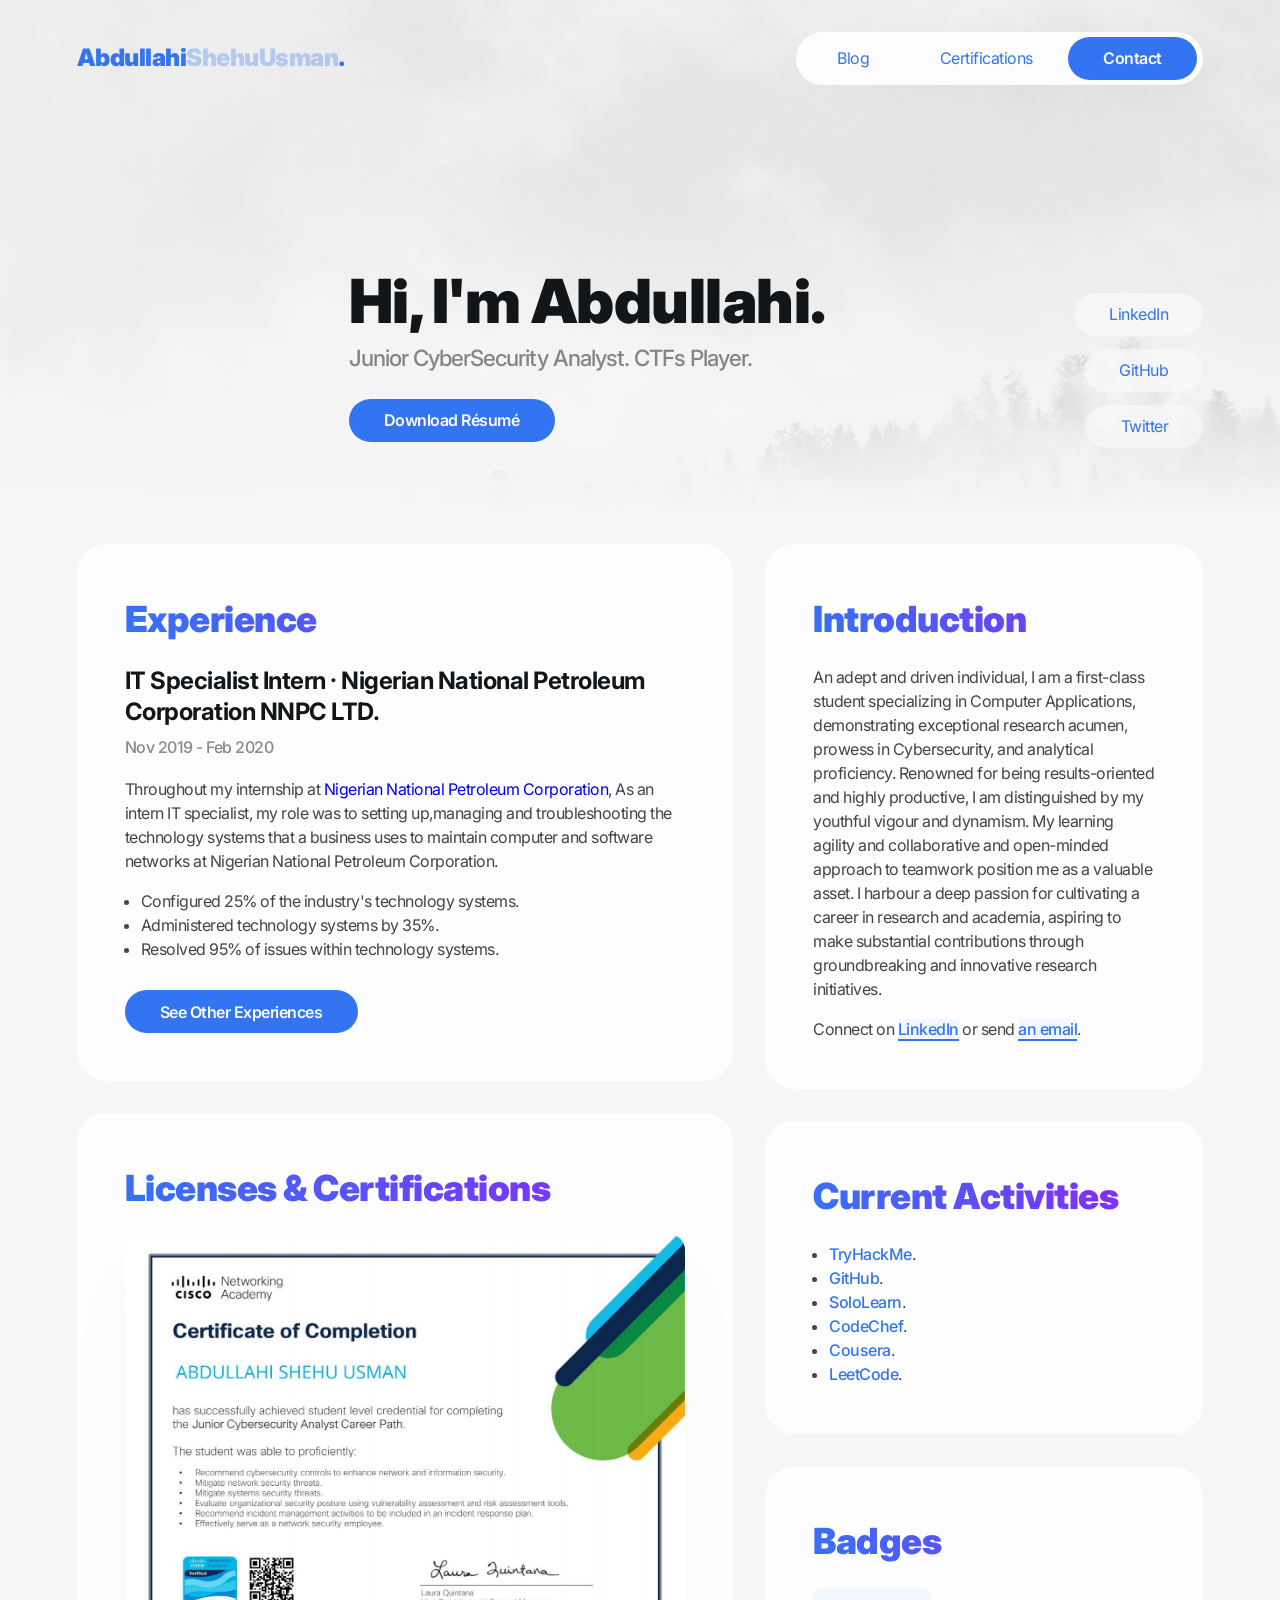
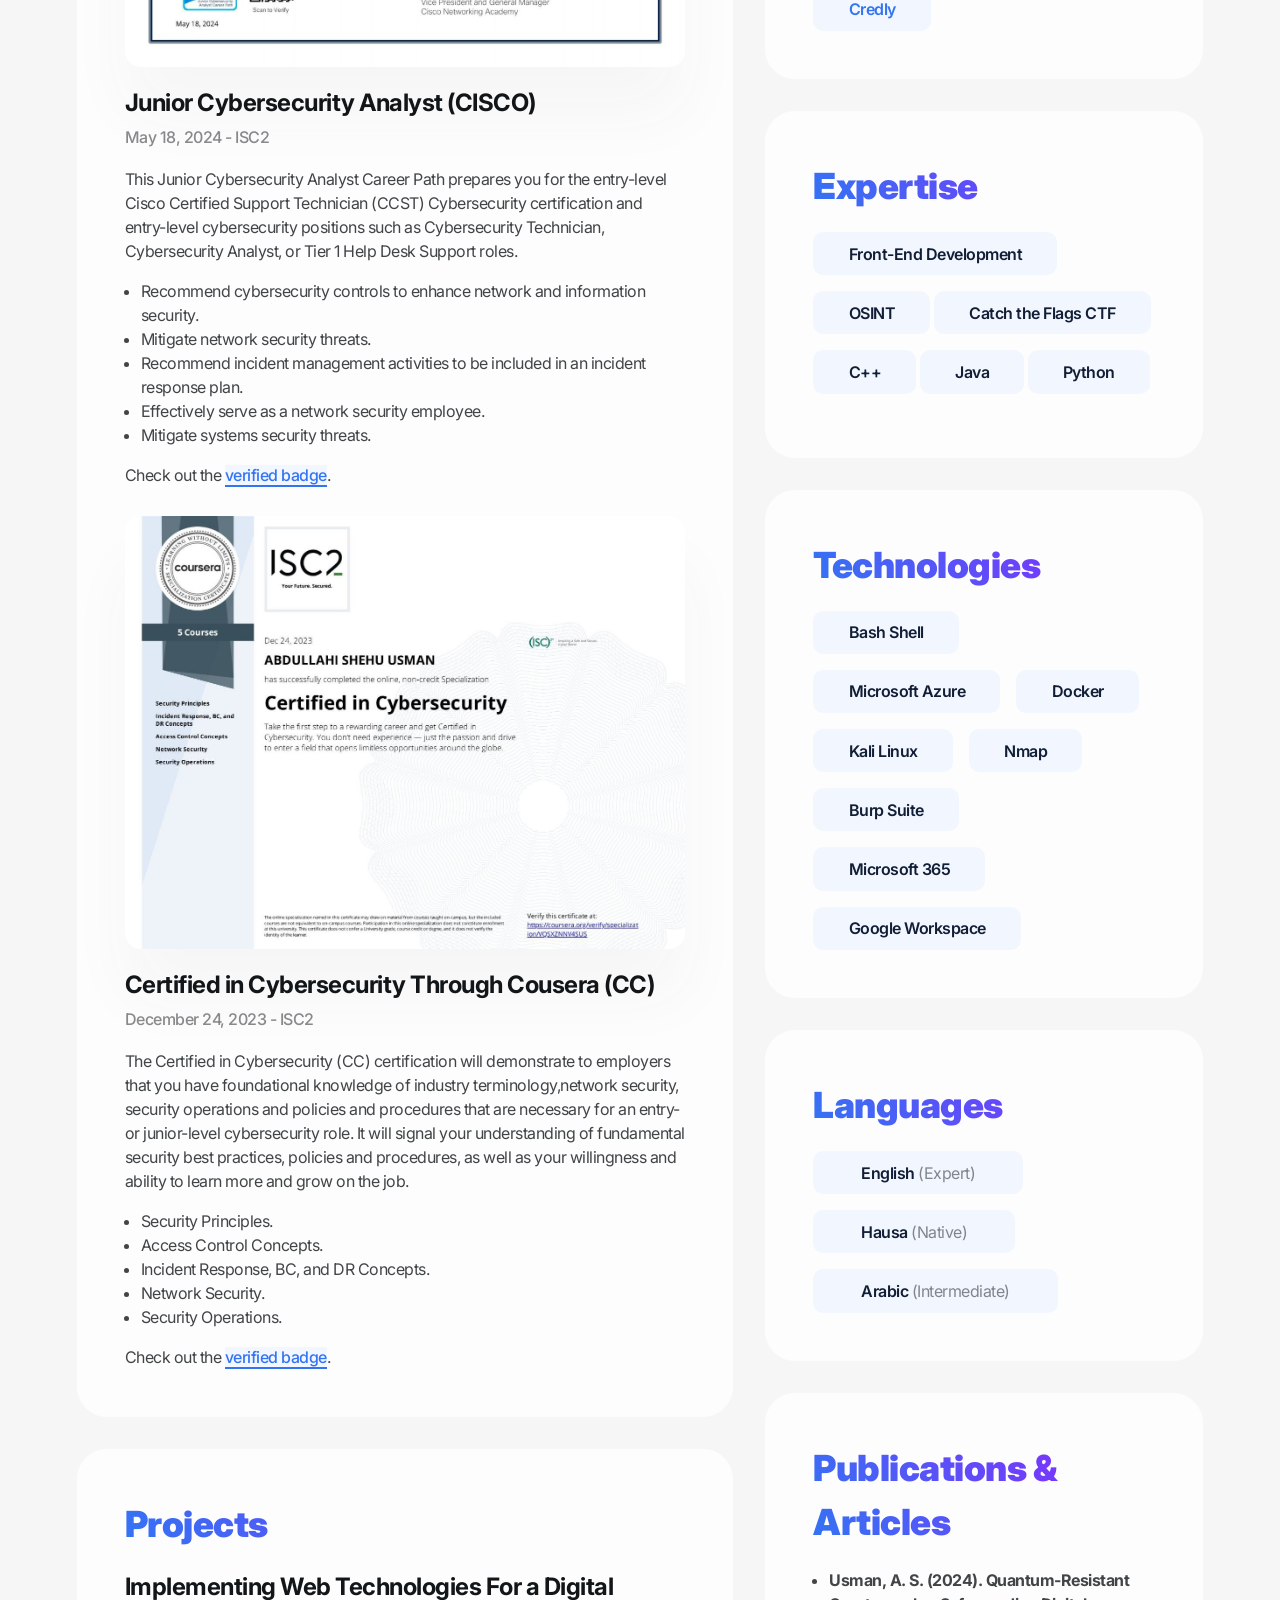
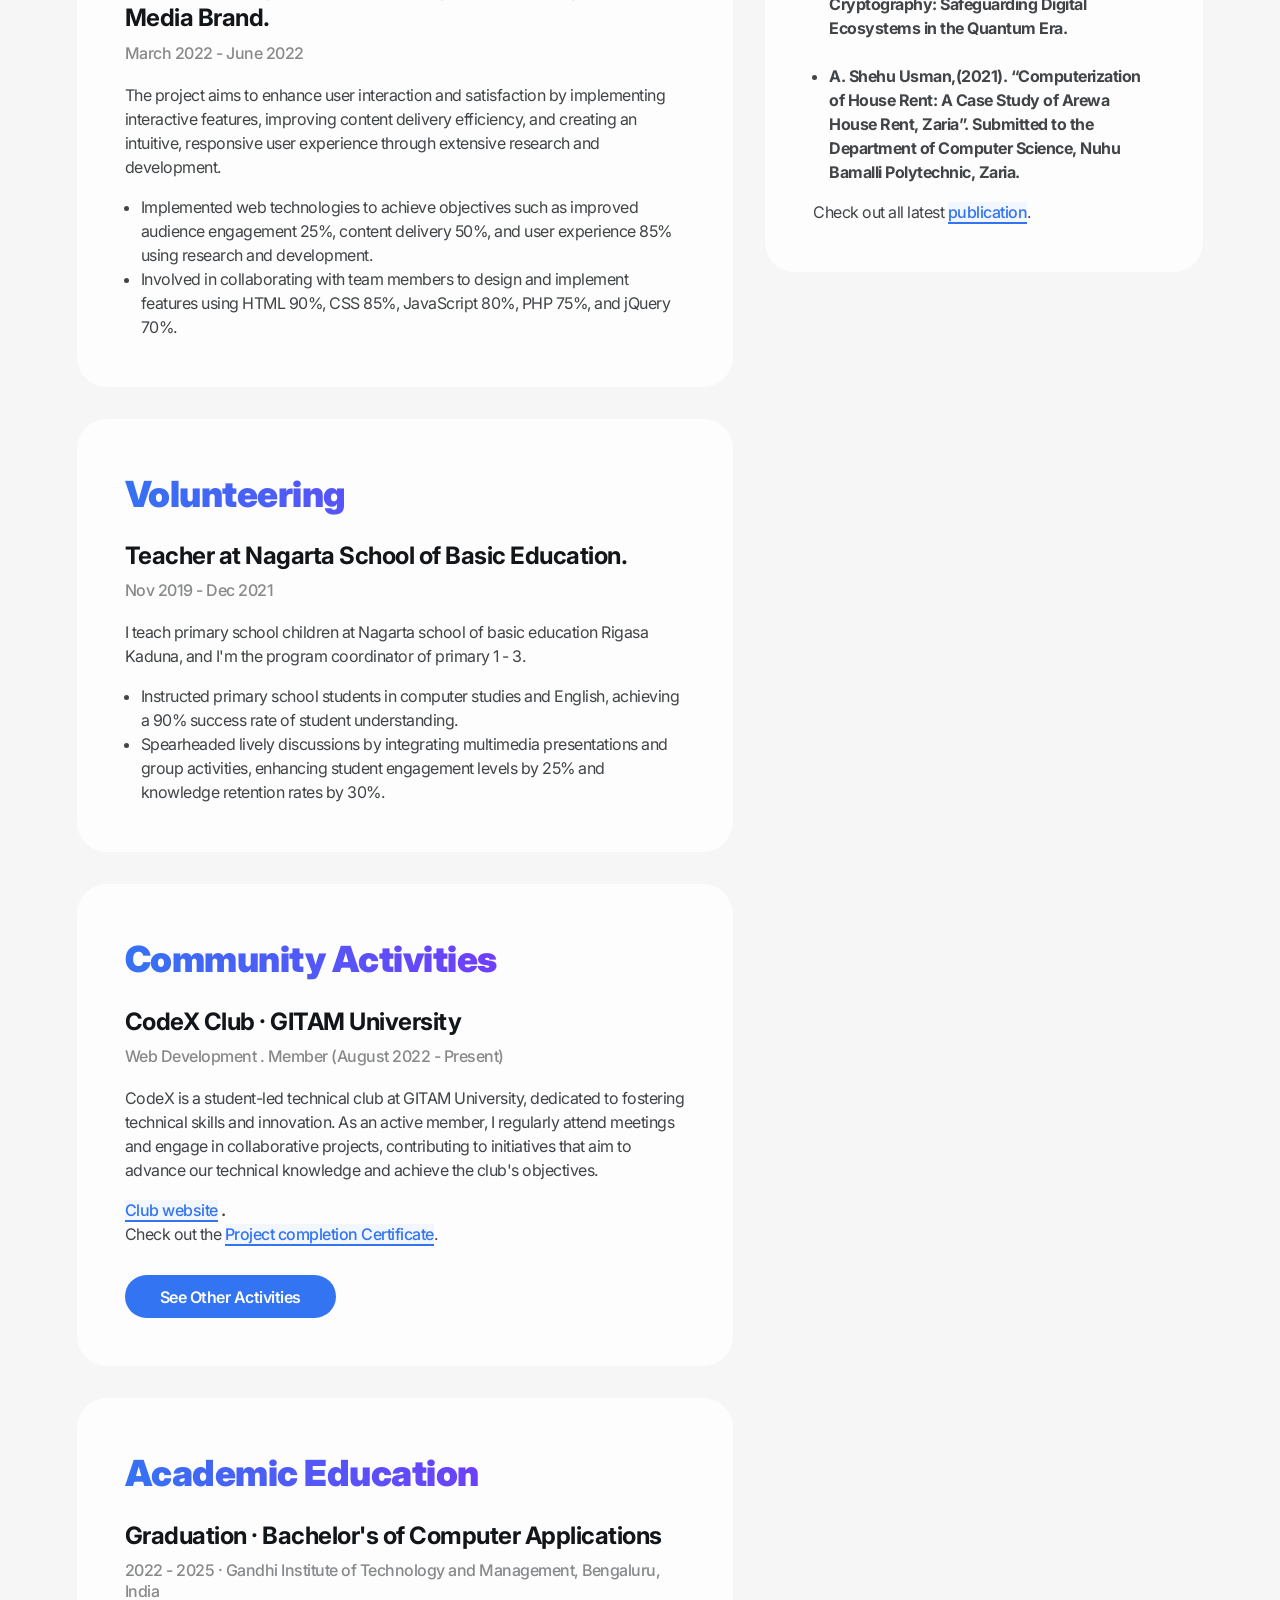
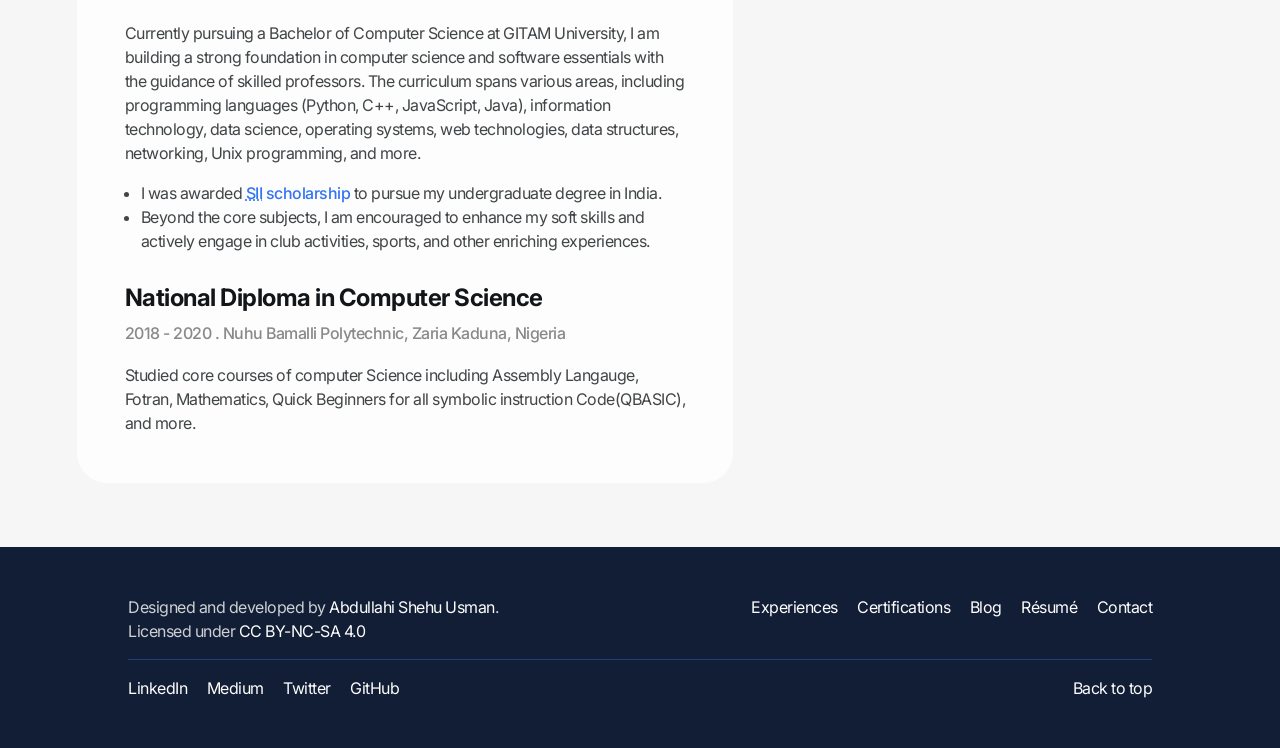
==== commit 9d690ba6: "Update index.html" ====
--- a/index.html
+++ b/index.html
@@ -87,8 +87,8 @@
 
         <div class="quick_intro">
             <picture>
-                <source media="(max-width:768px)" srcset="./images/min/photo_2023-07-11_00-19-52.jpg">
-                <img src="./images/photo_2023-07-11_00-19-52.jpg" alt="Usman's self portrait">
+                <source media="(max-width:768px)" srcset="./images/min/usman_convo1.jpg">
+                <img src="./images/usman_convo1.jpg" alt="Usman's self portrait">
             </picture>
 
             <div class="quick_intro_text_group">
@@ -96,7 +96,7 @@
                 <ul>
                     <li>Junior CyberSecurity Analyst. CTFs Player.</li>
                 </ul>
-                <a href="./assets/Abdullahi_Shehu_Usman_Resume..pdf" download="Abdullahi_Shehu_Usman_Résumé">Download Résumé</a>
+                <a href="./assets/Abdullahi_shehu_usman_resume.pdf" download="Abdullahi_Shehu_Usman_Résumé">Download Résumé</a>
             </div>
         </div>
 
@@ -441,7 +441,7 @@
                 <a href="javascript:void()" onclick="document.getElementById('experiences').scrollIntoView({behavior: 'smooth'});">Experiences</a>
                 <a href="javascript:void()" onclick="document.getElementById('certifications').scrollIntoView({behavior: 'smooth'});">Certifications</a>
                 <a href="https://medium.com/@shehuusman139" target="_blank">Blog</a>
-                <a href="./assets/Abdullahi_Shehu_Usman_Resume.pdf" download="Résumé" title="Download PDF, 103 KB">Résumé</a>
+                <a href="./assets/Abdullahi_Shehu_Usman_Resume.pdf" download="Résumé" title="Download PDF, 291 KB">Résumé</a>
                 <a href="mailto:shehuusman139@gmail.com">Contact</a>
             </nav>
         </div>
--- a/styles/main.css
+++ b/styles/main.css
@@ -569,7 +569,7 @@
     border-radius: 30px;
     background: #3374f3;
     color: #fdfdfd;
-    content: "103 KB, PDF";
+    content: "291 KB, PDF";
     text-align: center;
     position: absolute;
     top: 100%;
@@ -1153,4 +1153,4 @@
     #experiences_modal .close_modal_btn_wrap .close_modal_btn {
         padding: .5rem 2rem
     }
-}+}
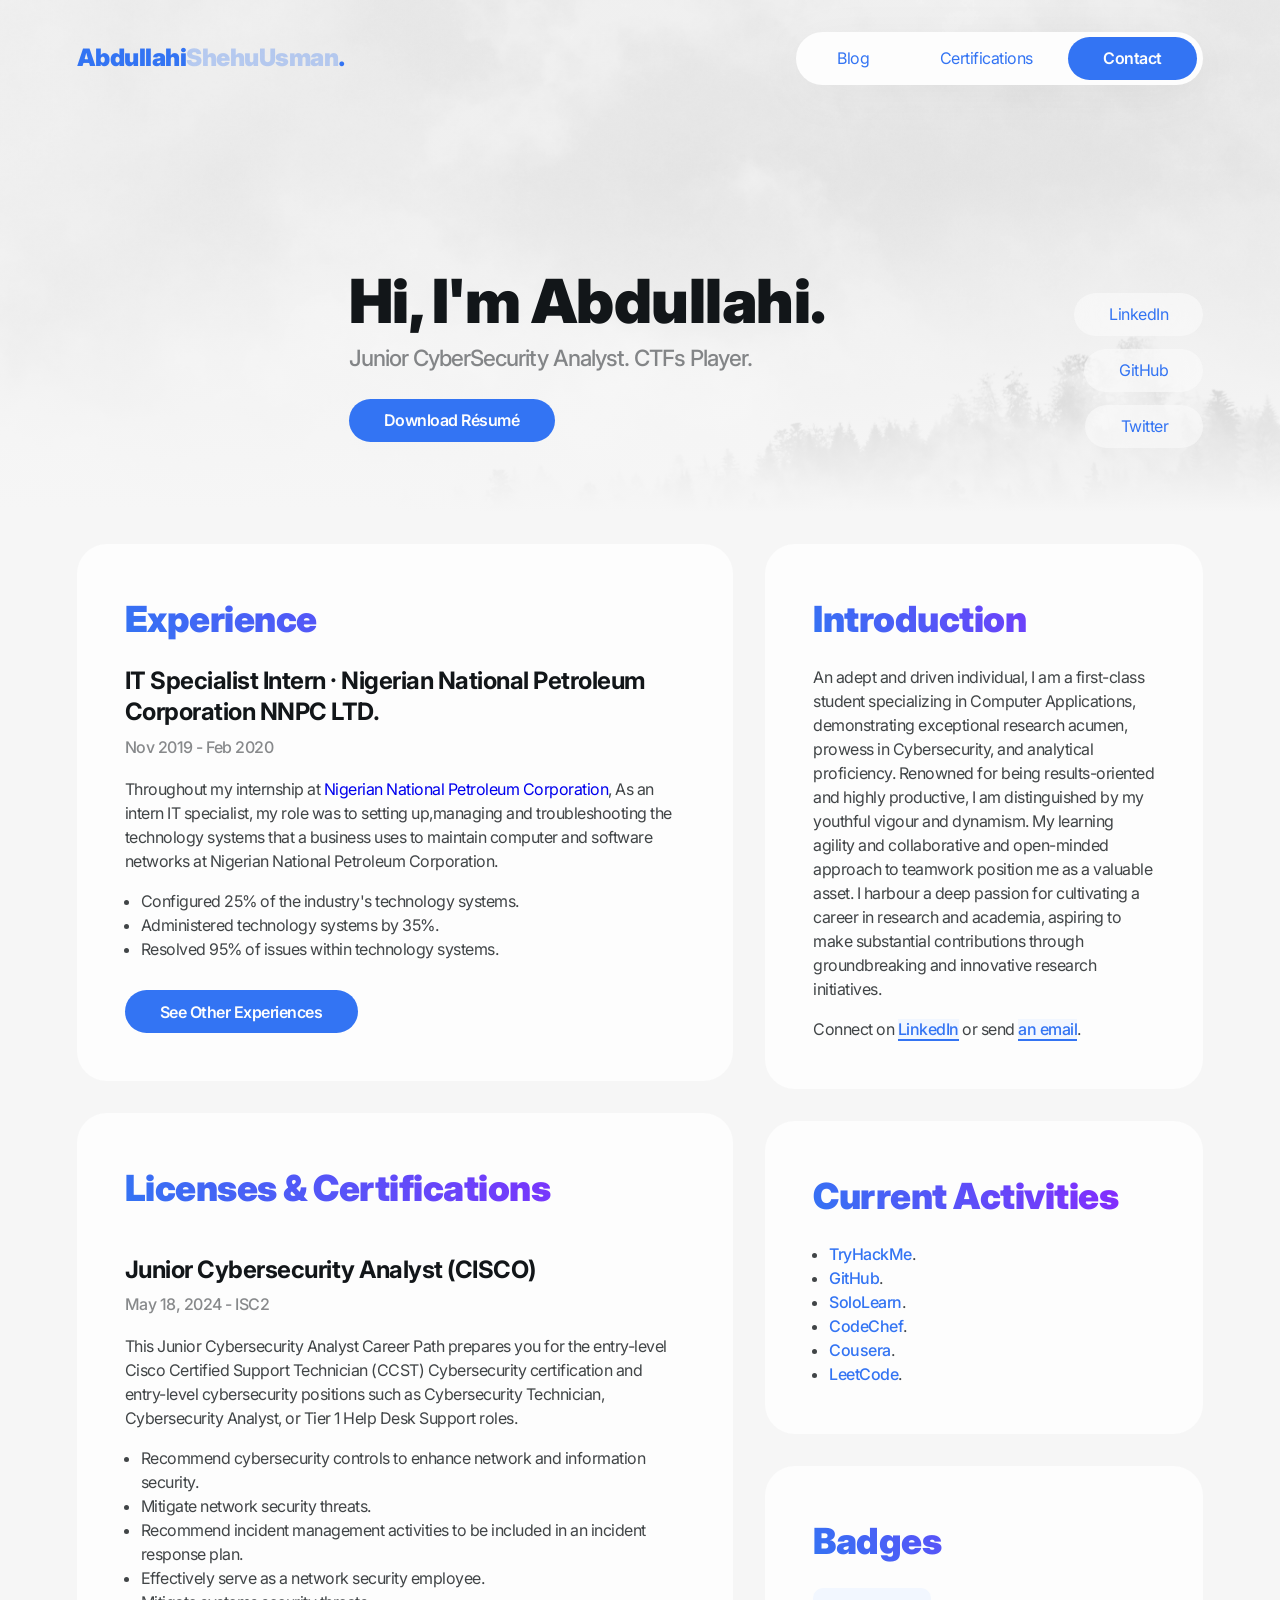
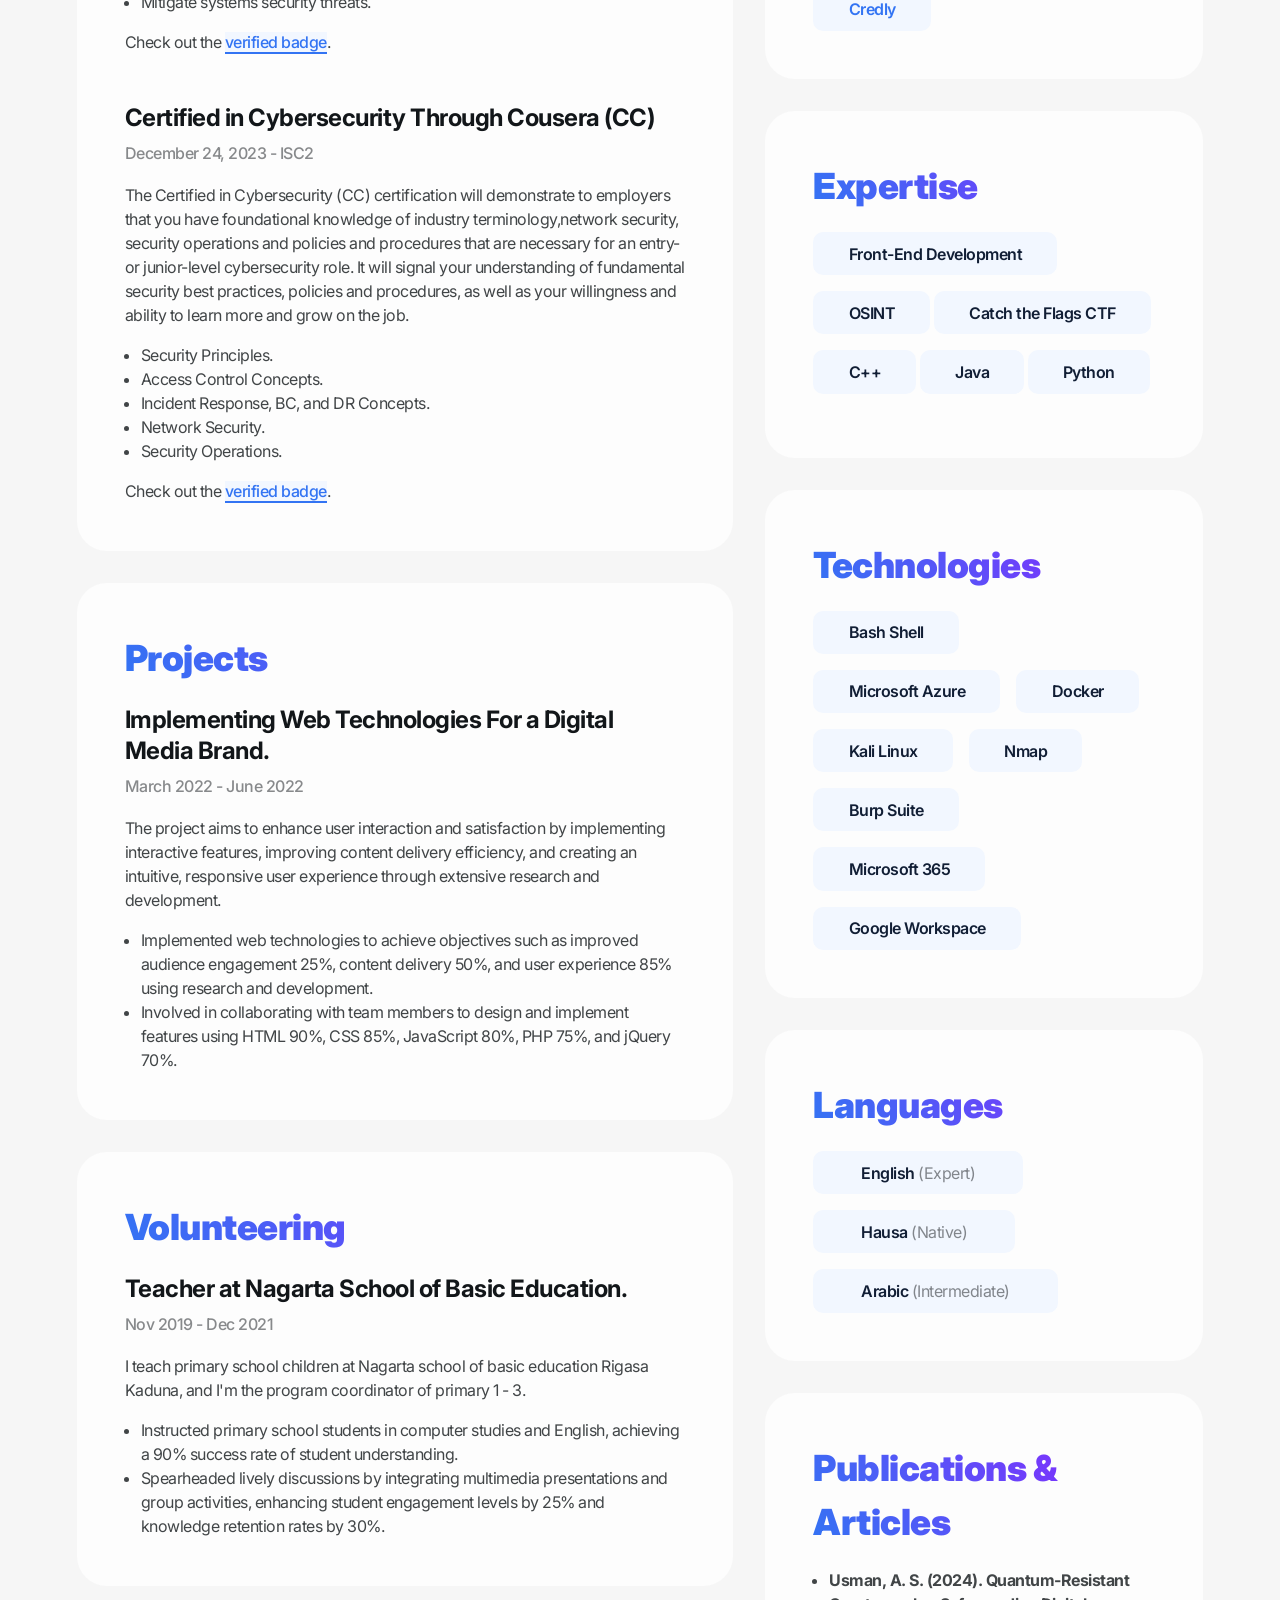
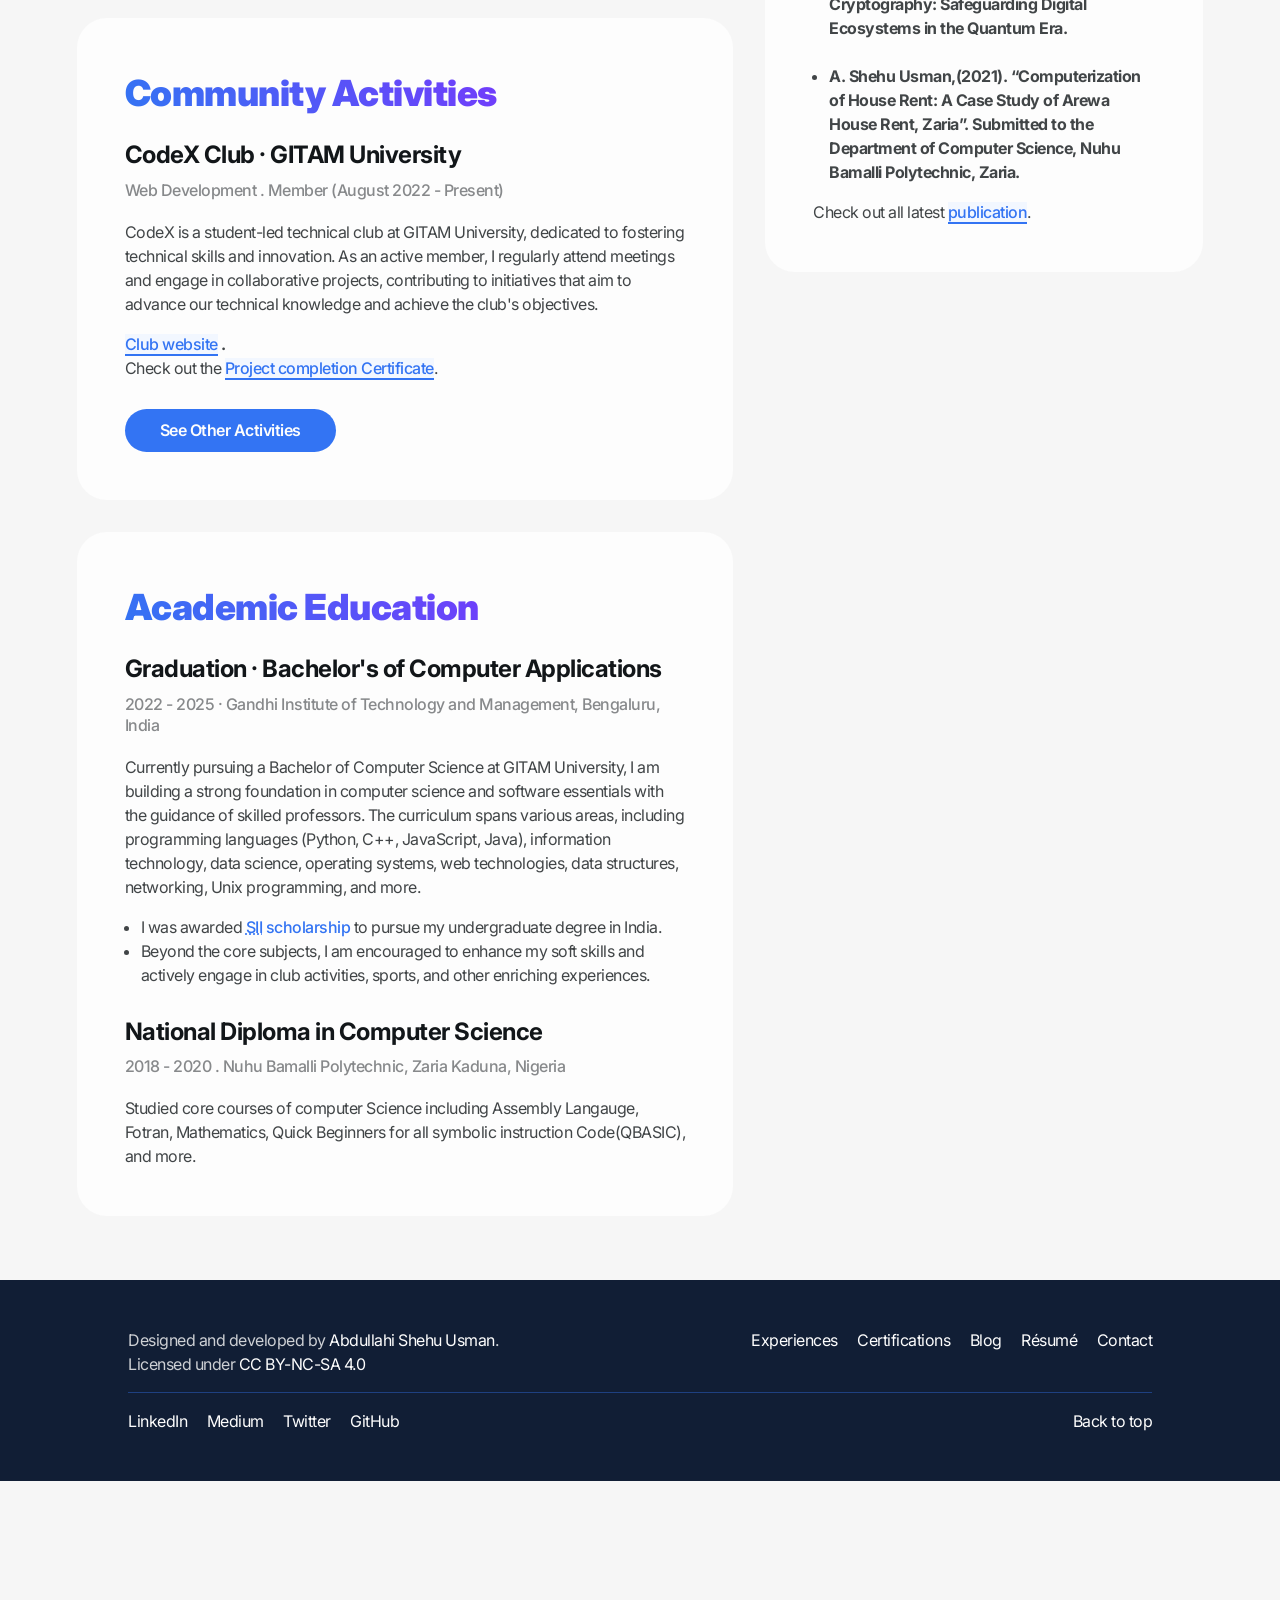
==== commit 2598502a: "Update index.html" ====
--- a/index.html
+++ b/index.html
@@ -87,8 +87,8 @@
 
         <div class="quick_intro">
             <picture>
-                <source media="(max-width:768px)" srcset="./images/min/usman_convo1.jpg">
-                <img src="./images/usman_convo1.jpg" alt="Usman's self portrait">
+                <source media="(max-width:768px)" srcset="./images/min/usman_convo2.jpg">
+                <img src="./images/usman_convo2.jpg" alt="Usman's self portrait">
             </picture>
 
             <div class="quick_intro_text_group">
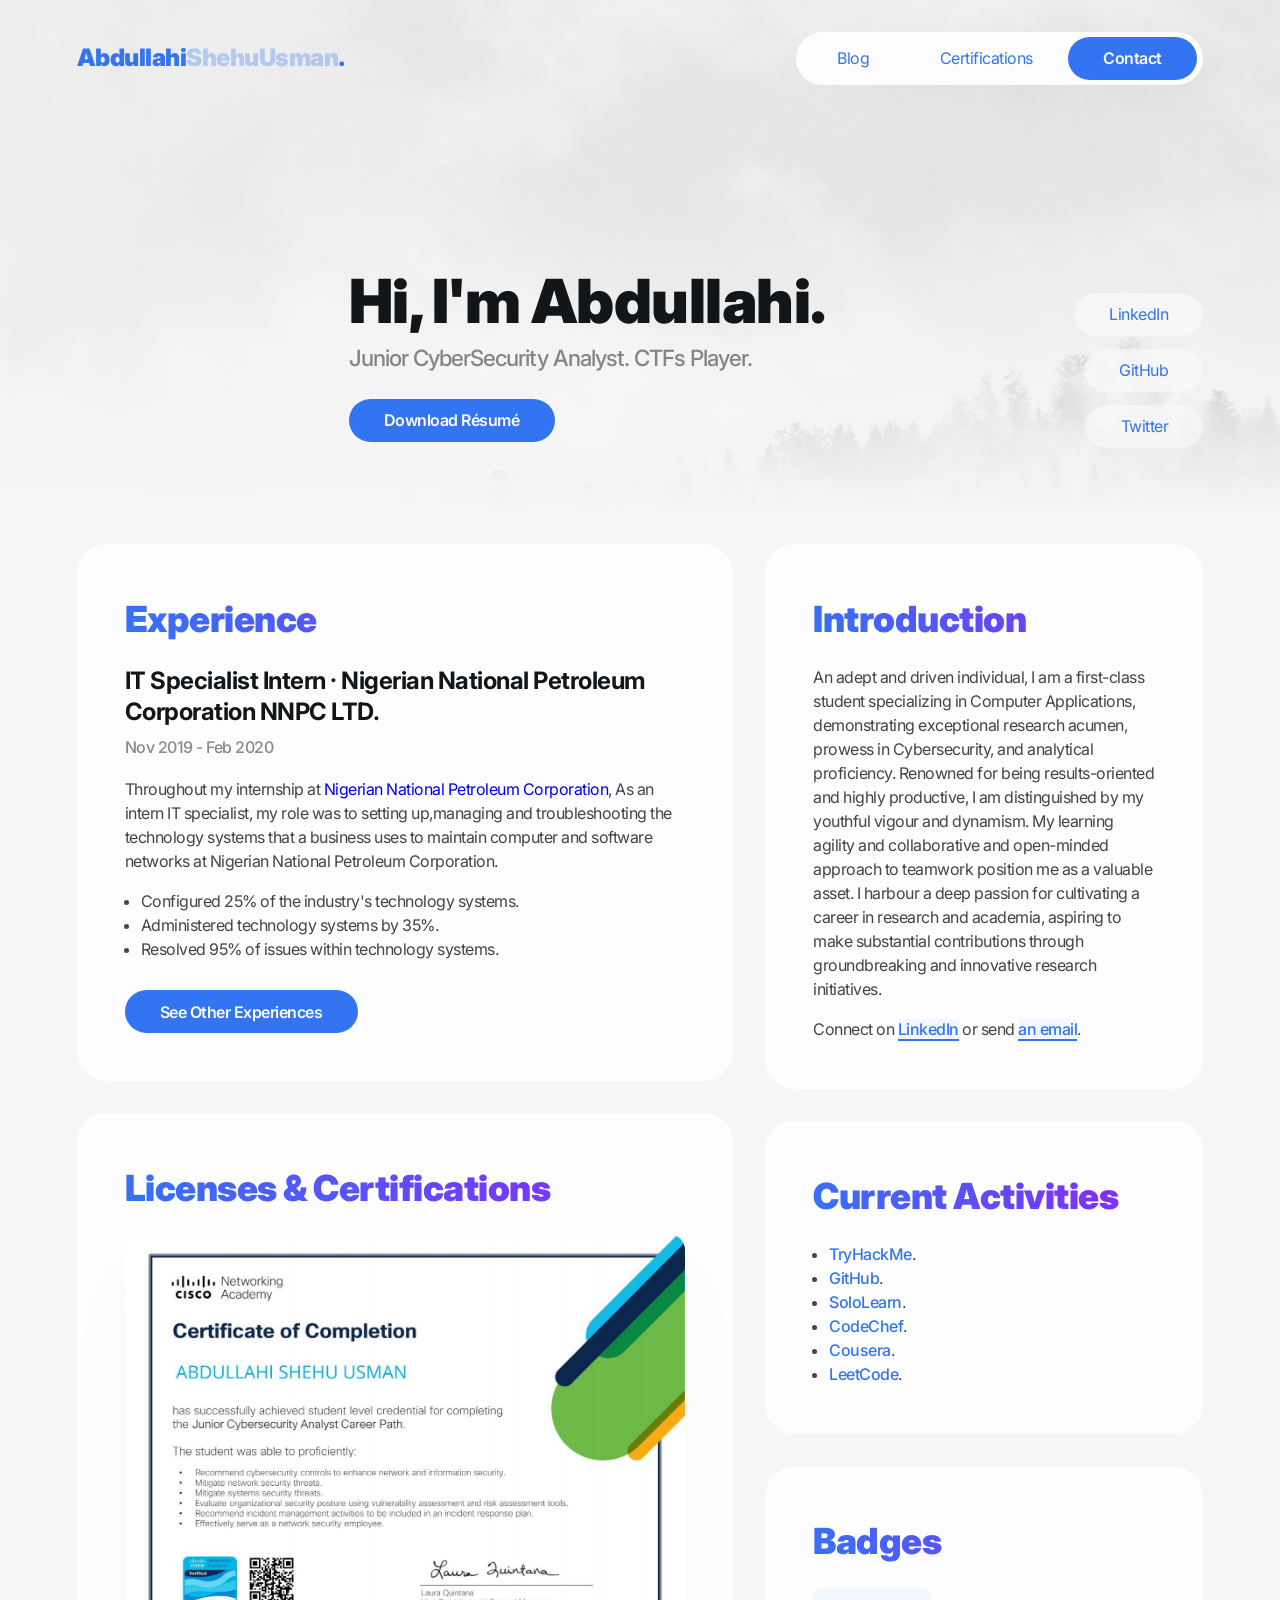
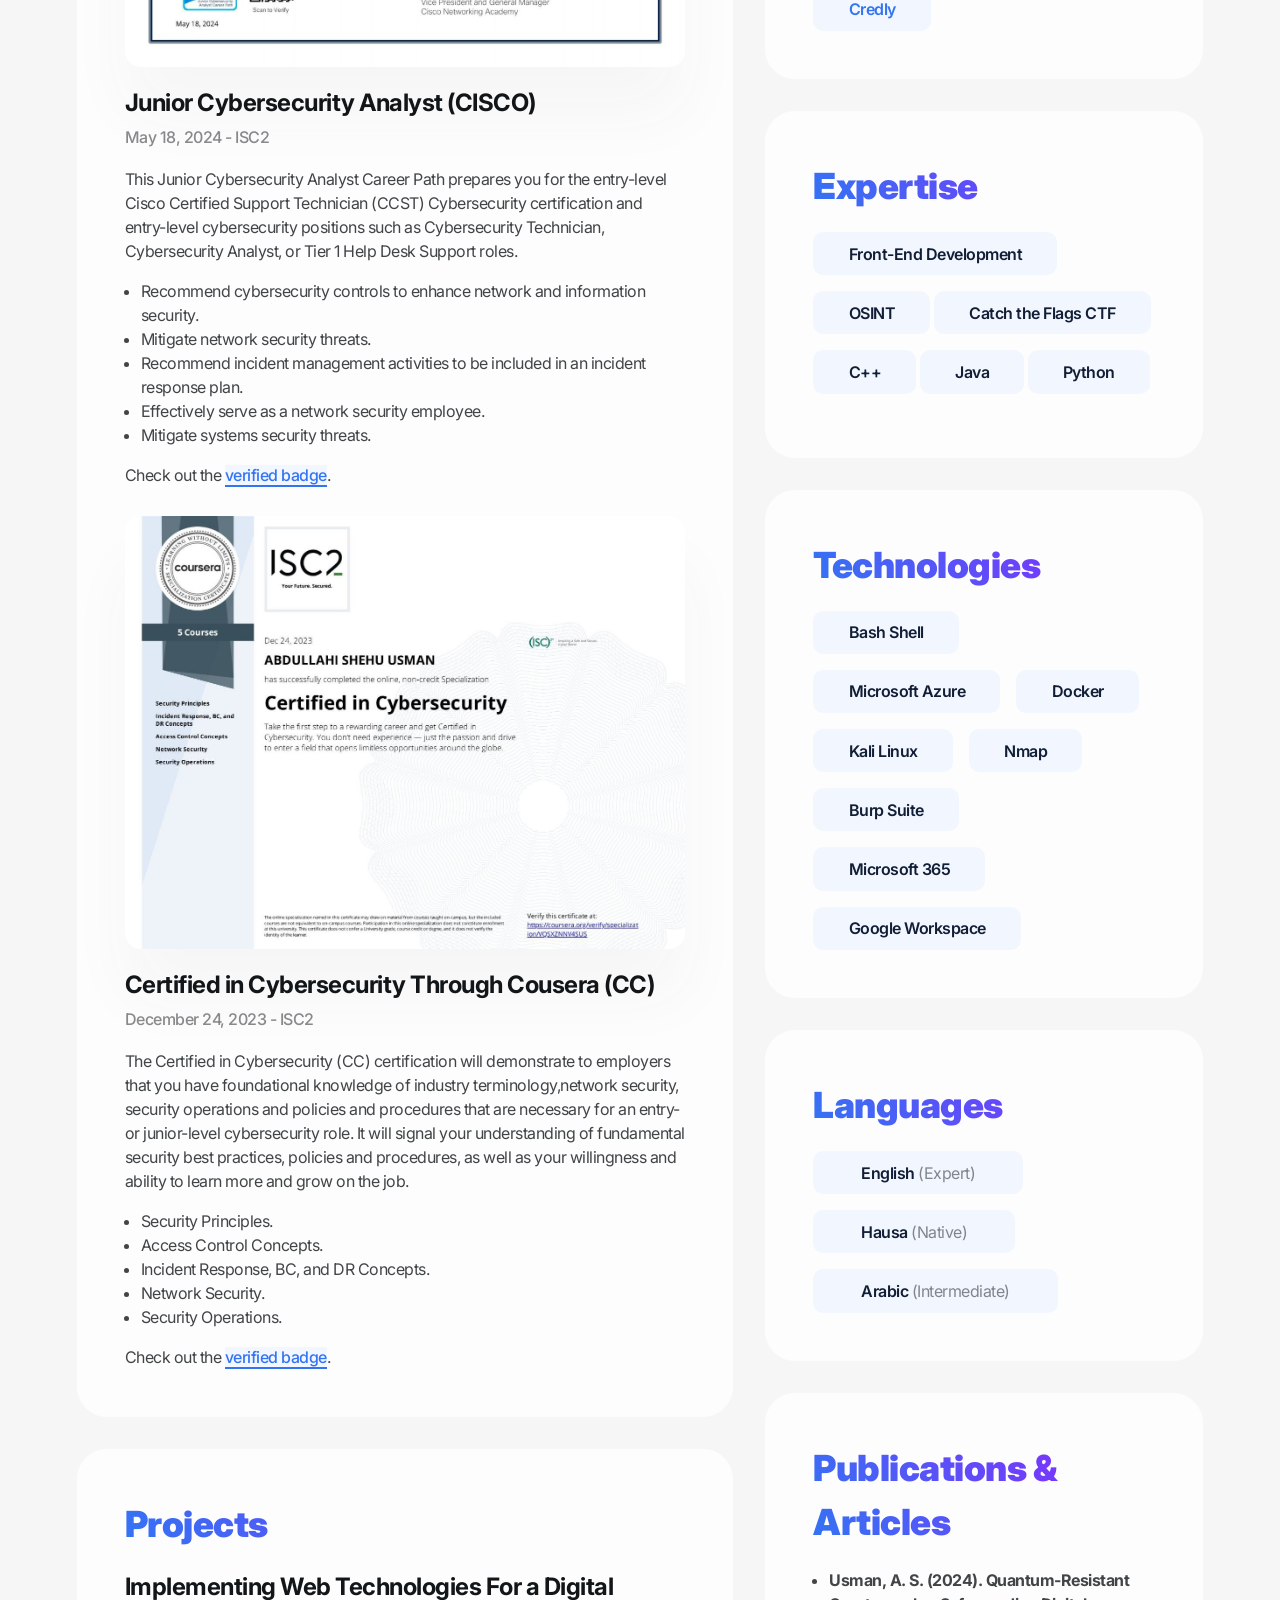
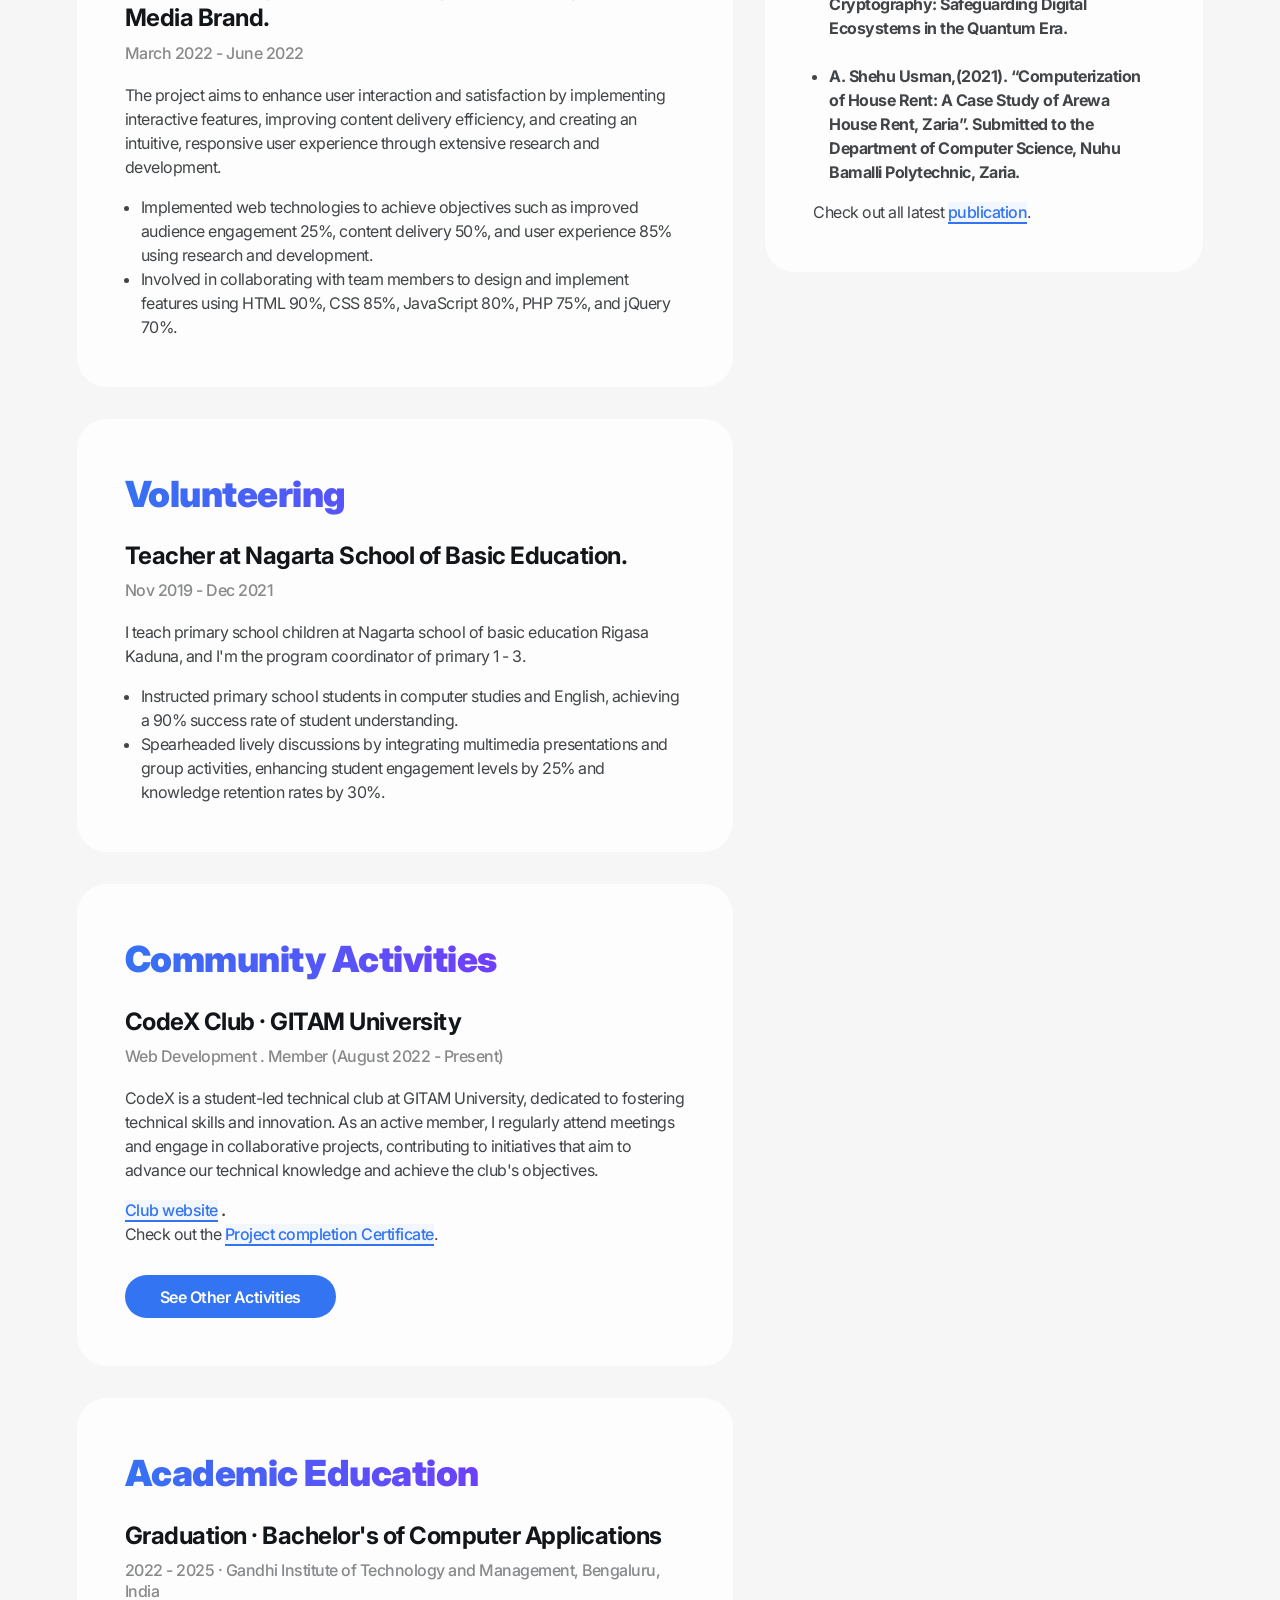
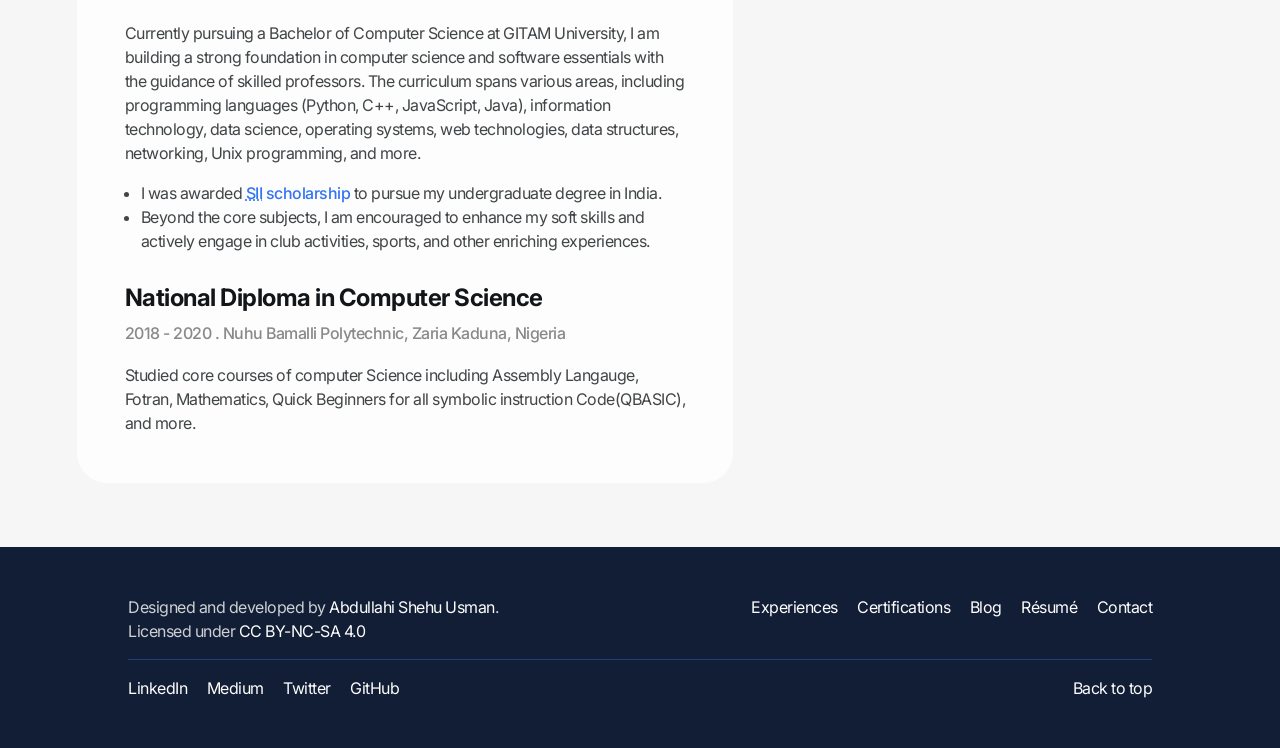
==== commit e5d19544: "Update index.html" ====
--- a/index.html
+++ b/index.html
@@ -87,8 +87,8 @@
 
         <div class="quick_intro">
             <picture>
-                <source media="(max-width:768px)" srcset="./images/min/usman_convo2.jpg">
-                <img src="./images/usman_convo2.jpg" alt="Usman's self portrait">
+                <source media="(max-width:768px)" srcset="./images/min/Abdull_passport.jpg">
+                <img src="./images/Abdull_passport.jpg" alt="Usman's self portrait">
             </picture>
 
             <div class="quick_intro_text_group">
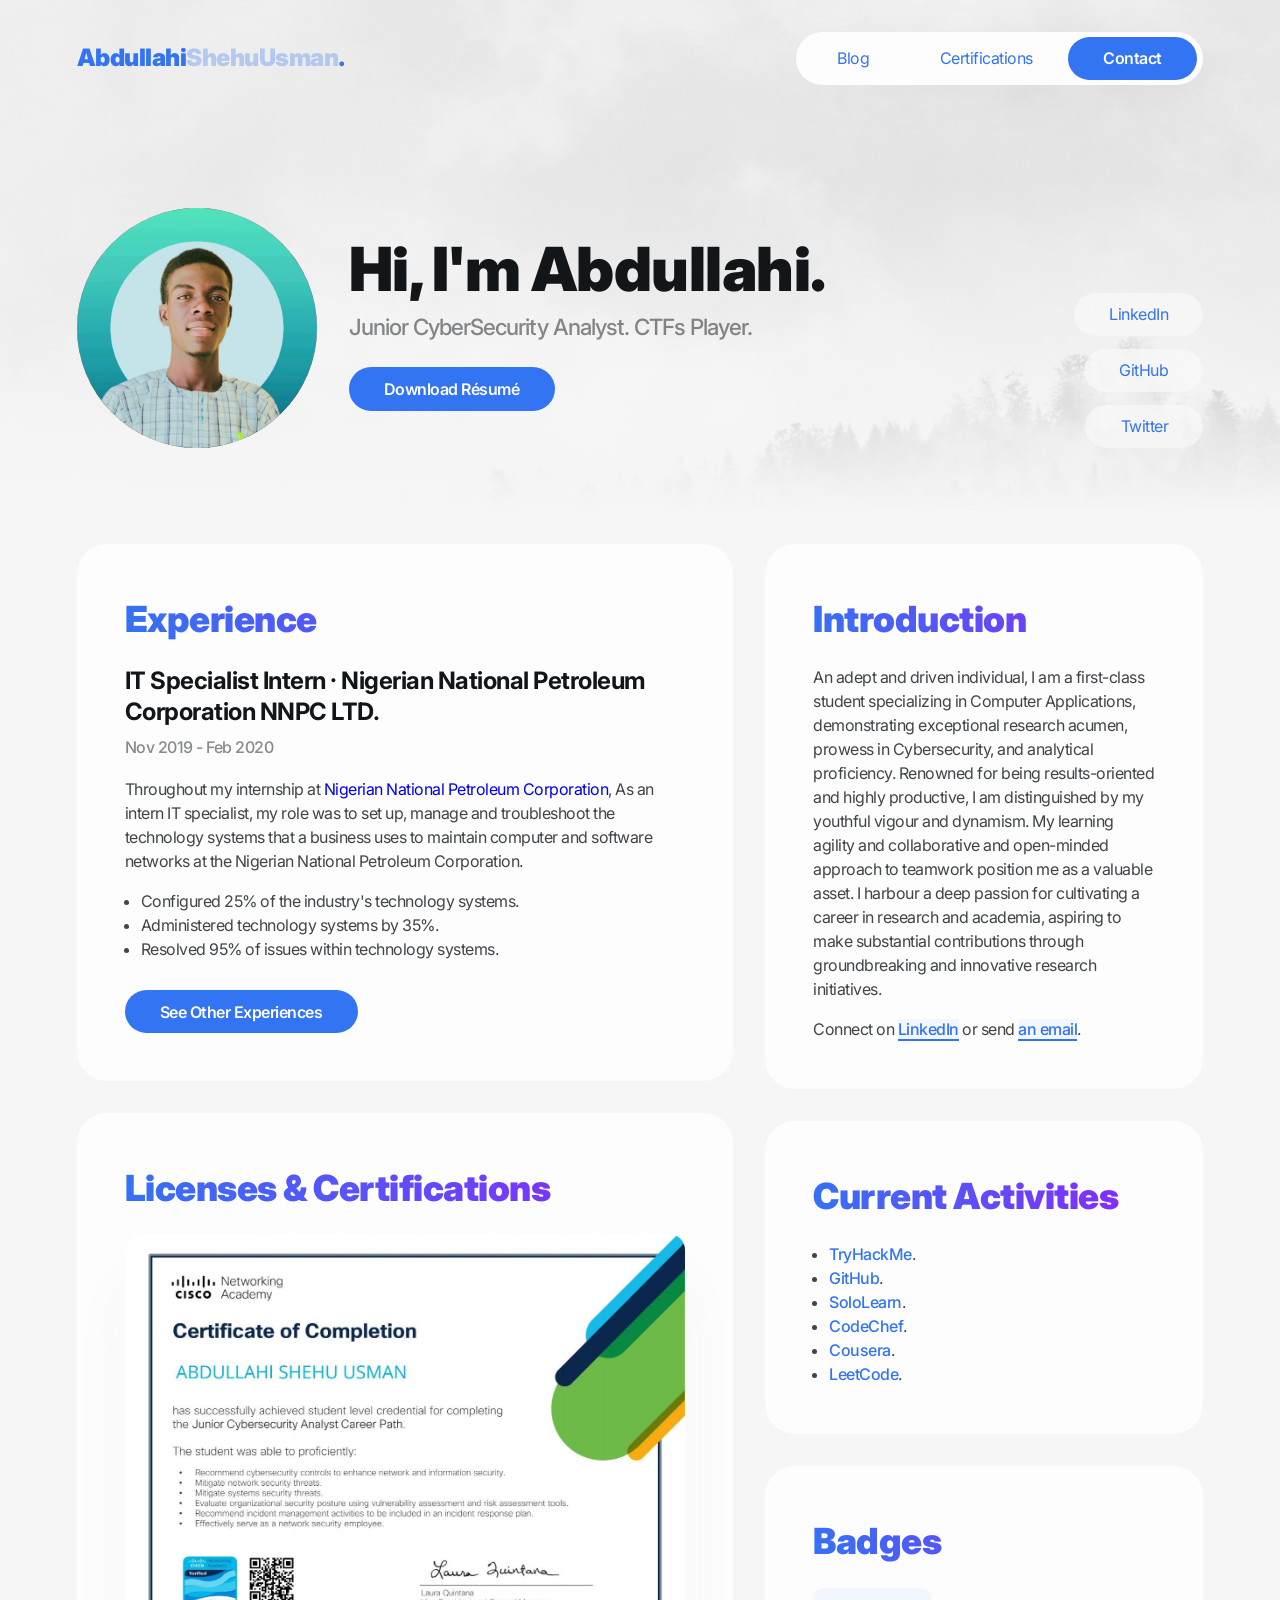
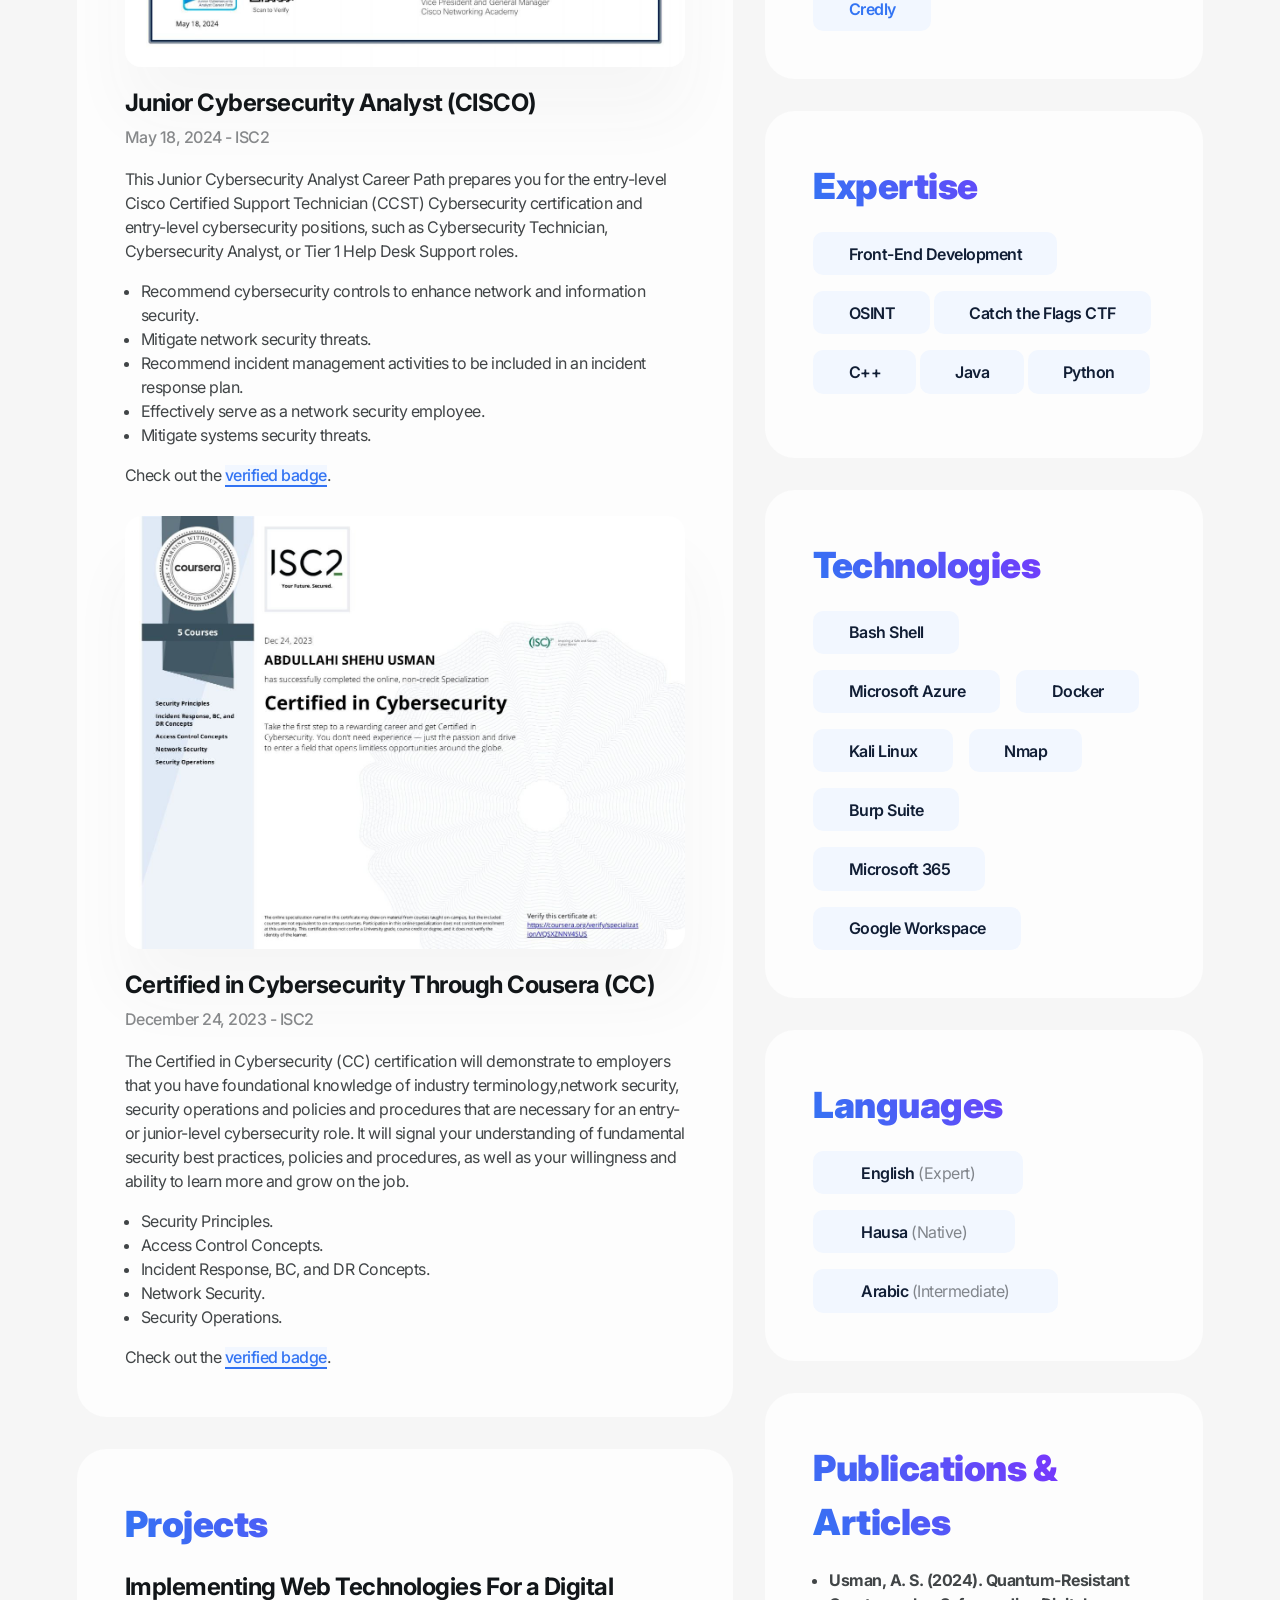
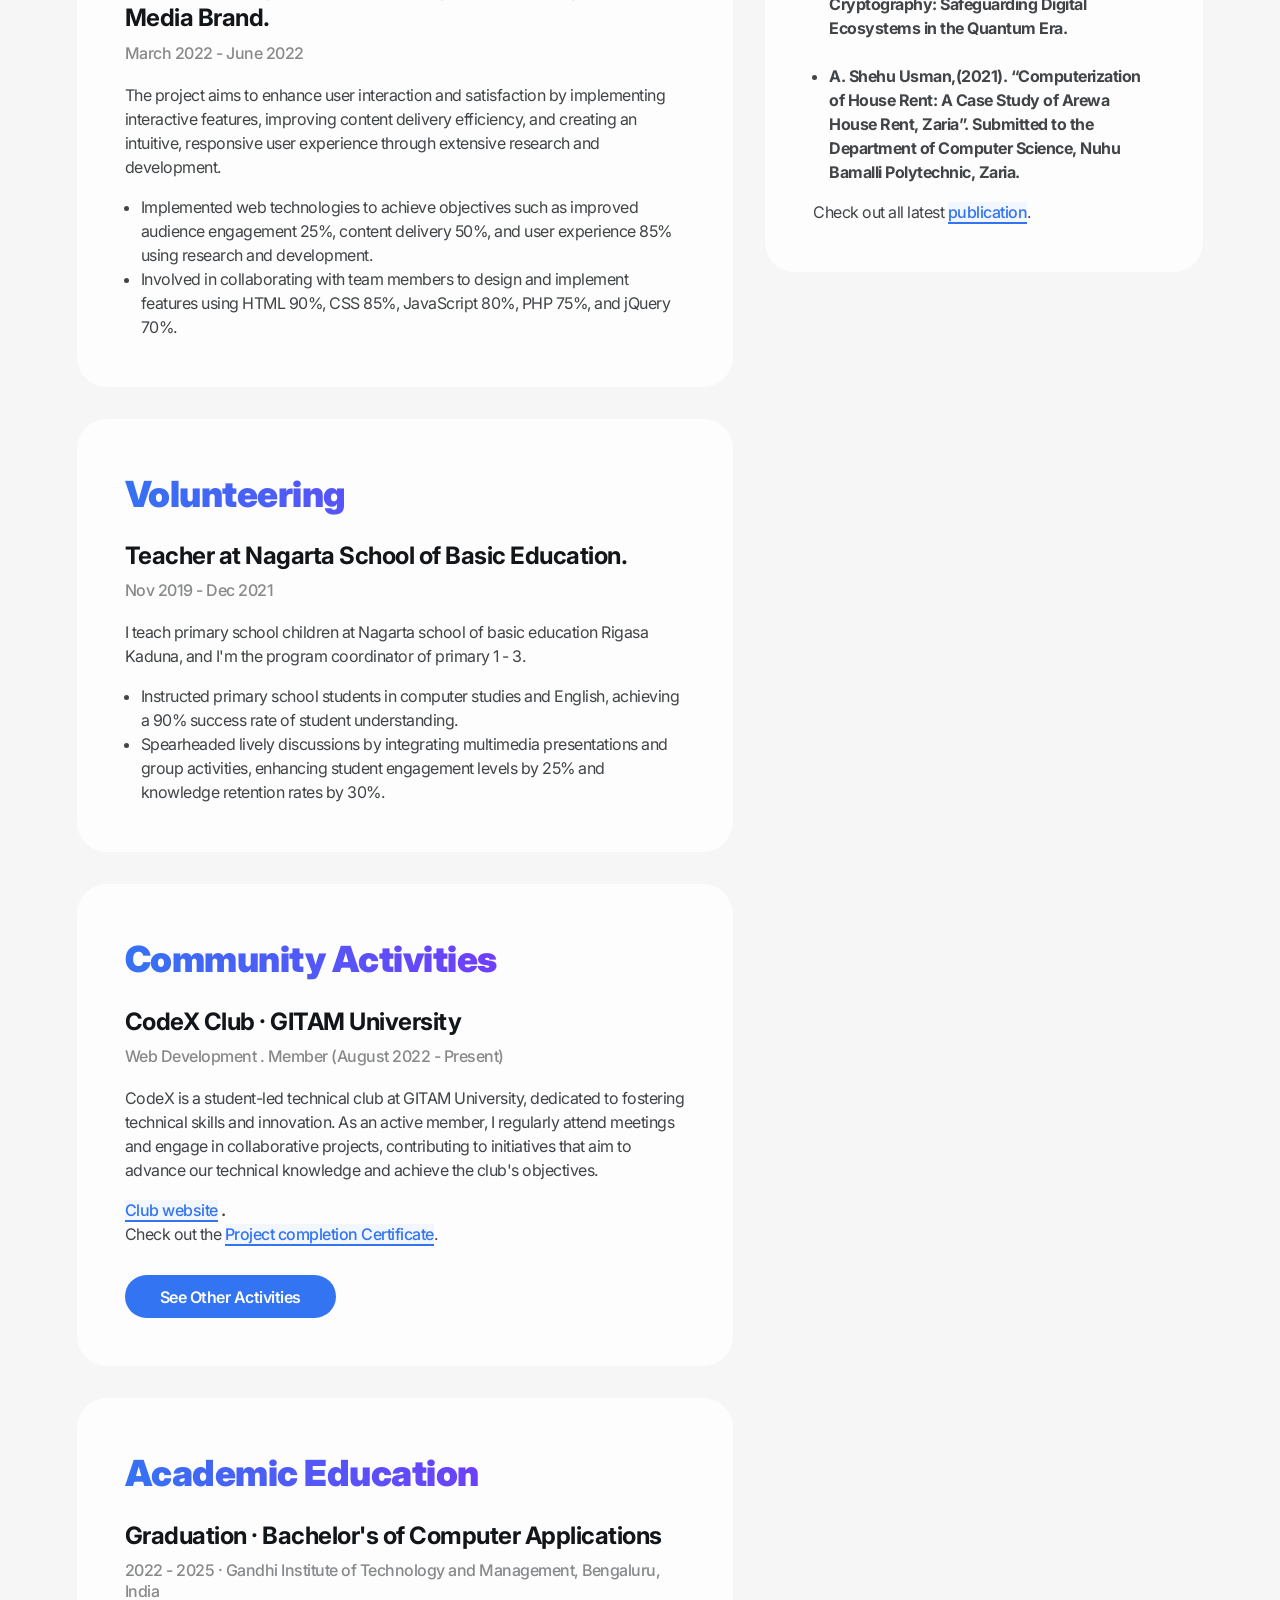
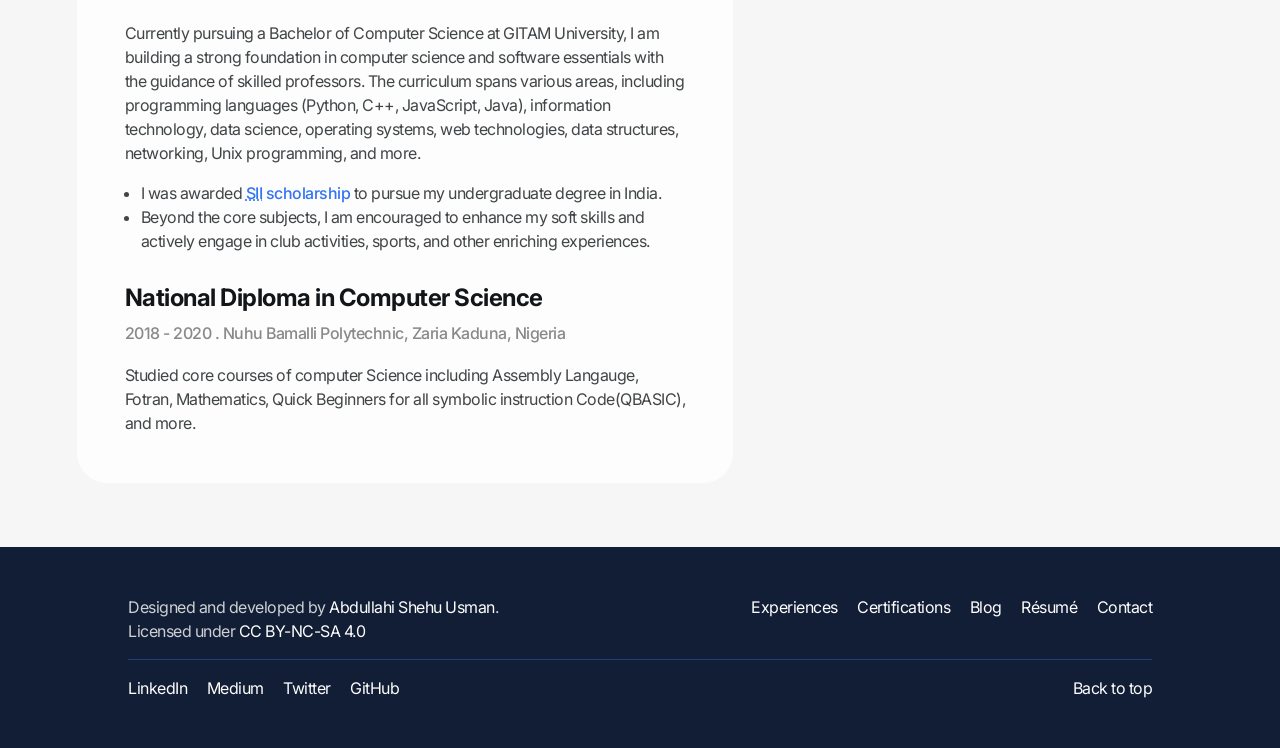
==== commit 0a019176: "Update index.html" ====
--- a/index.html
+++ b/index.html
@@ -87,8 +87,8 @@
 
         <div class="quick_intro">
             <picture>
-                <source media="(max-width:768px)" srcset="./images/min/Abdull_passport.jpg">
-                <img src="./images/Abdull_passport.jpg" alt="Usman's self portrait">
+                <source media="(max-width:768px)" srcset="./images/min/photo_2023-07-11_00-19-52.jpg">
+                <img src="./images/photo_2023-07-11_00-19-52.jpg" alt="Usman's self portrait">
             </picture>
 
             <div class="quick_intro_text_group">
@@ -135,8 +135,8 @@
 
                     <div class="category_info">
                         Throughout my internship at <a href="https://nnpcgroup.com/" target="_blank">Nigerian National Petroleum Corporation</a>, 
-                        As an intern IT specialist, my role was to setting up,managing and troubleshooting the technology systems 
-                        that a business uses to maintain computer and software networks at Nigerian National Petroleum Corporation.
+                        As an intern IT specialist, my role was to set up, manage and troubleshoot the technology systems 
+                        that a business uses to maintain computer and software networks at the Nigerian National Petroleum Corporation.
                         <ul>
                             <li>Configured 25% of the industry's technology systems.</li>
                             <li>Administered technology systems by 35%.</li>
@@ -163,7 +163,7 @@
 
                     <div class="category_info">
                         This Junior Cybersecurity Analyst Career Path prepares you for the entry-level Cisco Certified Support
-                        Technician (CCST) Cybersecurity certification and entry-level cybersecurity positions such as Cybersecurity 
+                        Technician (CCST) Cybersecurity certification and entry-level cybersecurity positions, such as Cybersecurity 
                         Technician, Cybersecurity Analyst, or Tier 1 Help Desk Support roles. 
                         <ul>
                             <li>Recommend cybersecurity controls to enhance network and information security.</li>
--- a/styles/main.css
+++ b/styles/main.css
@@ -475,7 +475,7 @@
     width: 15rem;
     margin-right: 2rem;
     border-radius: 50%
-}
+} 
 
 @media (max-width:1024px) {
     .quick_intro img {
@@ -634,8 +634,8 @@
 }
 
 .landing_quick_links a:hover {
-    /* background: #fdfdfd;
-    color: #3374f3 */
+    background: #fdfdfd;
+    color: #3374f3
     background: #3374f3;    
     color: #fdfdfd
 }
